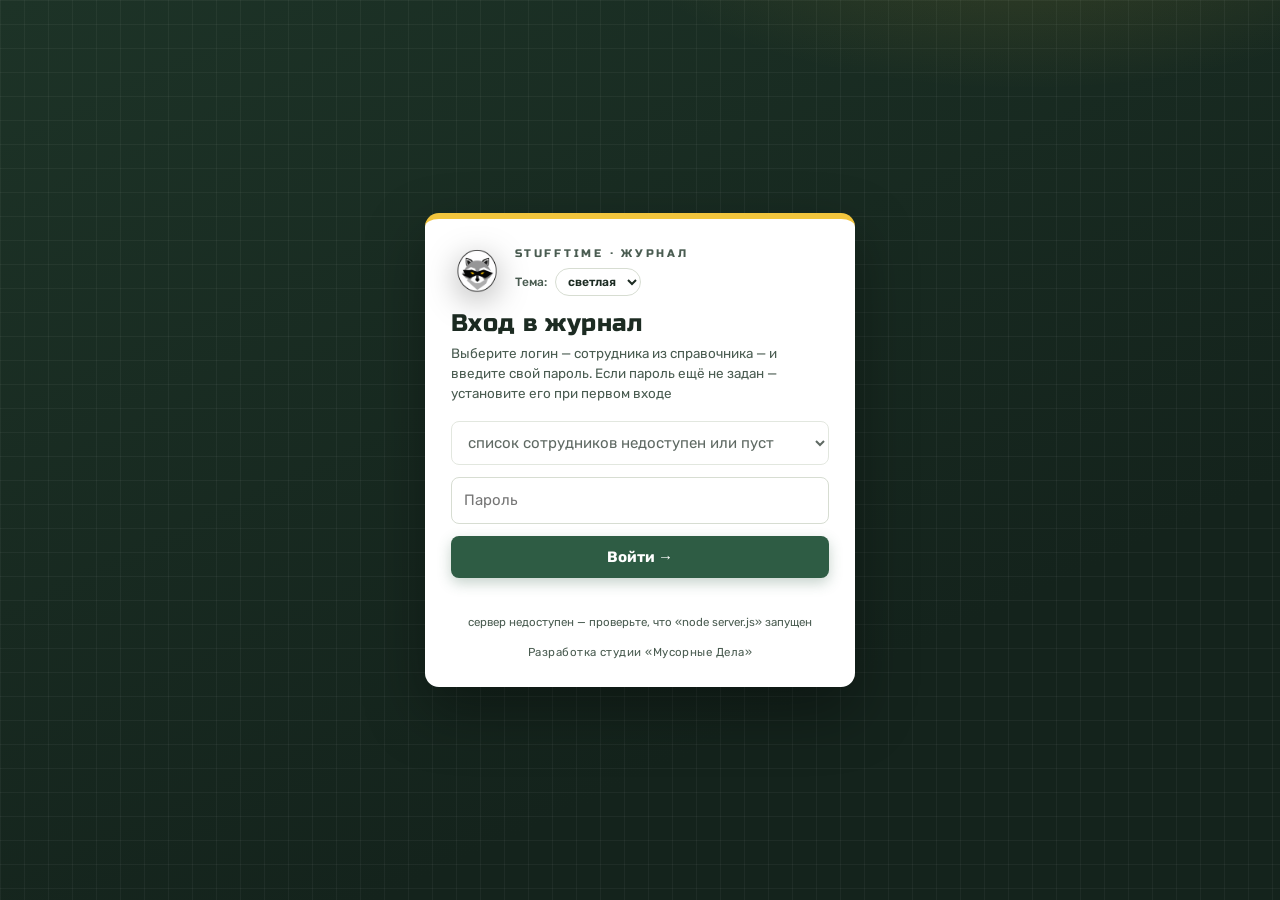
==== public/index.html @ 964386a0 "First Add" ====
<!DOCTYPE html>
<html lang="ru">
<head>
<meta charset="UTF-8">
<meta name="viewport" content="width=device-width, initial-scale=1">
<title>Stufftime — Журнал</title>
<link rel="icon" href="logo.png">
<link rel="preconnect" href="https://fonts.googleapis.com">
<link rel="preconnect" href="https://fonts.gstatic.com" crossorigin>
<link href="https://fonts.googleapis.com/css2?family=JetBrains+Mono:wght@500;700&family=Rubik:wght@400;500;600;700&family=Russo+One&display=swap" rel="stylesheet">
<script>
/* применяем сохранённую тему до первой отрисовки — чтобы интерфейс не «мигал» при загрузке */
(function(){try{var t=localStorage.getItem('stufftime_theme');if(t)document.documentElement.setAttribute('data-theme',t);}catch(e){}})();
</script>
<link rel="stylesheet" href="style.css">
</head>
<body>
<div class="paper-grid" aria-hidden="true"></div>

<div id="loginView">
  <div class="login-card">
    <div class="login-top">
      <img class="login-logo" src="logo.png" alt="Логотип Stufftime">
      <div class="login-top-text">
        <div class="login-brand">STUFFTIME · ЖУРНАЛ</div>
        <label class="theme-label">Тема: <select class="theme-sel" title="Тема интерфейса: светлая / серая / тёмная">
          <option value="light">светлая</option>
          <option value="gray">серая</option>
          <option value="dark">тёмная</option>
        </select></label>
      </div>
    </div>
    <h1 class="login-title">Вход в журнал</h1>
    <p class="login-sub">Выберите логин — сотрудника из справочника — и введите свой пароль. Если пароль ещё не задан — установите его при первом входе</p>
    <div class="login-emprow">
      <select id="loginEmp" title="Логин (сотрудник из справочника)">
        <option value="">— выберите сотрудника —</option>
      </select>
      <img id="loginAvatar" class="login-avatar" alt="" hidden>
    </div>
    <input id="loginPass" type="password" placeholder="Пароль" autocomplete="current-password" maxlength="64">
    <button class="btn btn-add" id="loginBtn" type="button">Войти →</button>
    <div class="login-err" id="loginErr"></div>
    <div class="login-net" id="loginNet">подключение к серверу…</div>
    <div class="login-credit">Разработка студии «Мусорные Дела»</div>
  </div>
</div>

<div id="appView" hidden>
<header class="cover">
  <div class="cover-inner">
    <div class="cover-left">
      <img class="logo" src="logo.png" alt="Логотип Stufftime">
      <div class="cover-text">
        <div class="cover-kicker">производственный журнал · рег. № 001</div>
        <h1>ЖУРНАЛ</h1>
        <div class="cover-sub">Stufftime · задачи сотрудников по датам и часам</div>
      </div>
    </div>
    <div class="stamp" title="система в работе">
      <span class="stamp-line">СТУФТТАЙМ</span>
      <span class="stamp-line stamp-big">ПРИНЯТО К УЧЁТУ</span>
      <span class="stamp-line" id="stampDate">—</span>
    </div>
    <div class="cover-right">
      <div class="clock" id="clock">--:--:--</div>
      <div class="clock-date" id="clockDate">—</div>
      <div class="chip" role="status"><span class="dot" id="netDot"></span><span id="netText">подключение…</span></div>
      <div class="userbar"><img id="meAvatar" class="me-avatar" alt="" hidden><span class="me">вход: <b id="meName">—</b></span><button class="btn-logout" id="logoutBtn" type="button">Выйти</button></div>
      <label class="theme-label">Тема: <select id="themeSel" class="theme-sel" title="Тема интерфейса: светлая / серая / тёмная">
        <option value="light">светлая</option>
        <option value="gray">серая</option>
        <option value="dark">тёмная</option>
      </select></label>
    </div>
  </div>
</header>

<div id="offline">⚠ Нет соединения с сервером. Убедитесь, что <b>node server.js</b> запущен в папке stufftime и порт <b>8080</b> свободен — статус проверяется автоматически.</div>

<div class="app-shell">
  <nav class="sidebar" id="sidebar" hidden aria-label="Разделы (администратор)">
    <div class="sidebar-brand">STUFFTIME</div>
    <button class="side-btn active" type="button" data-page="tasks"><span class="side-ico" aria-hidden="true">🗒</span><span>Задачи</span></button>
    <button class="side-btn" type="button" data-page="employees"><span class="side-ico" aria-hidden="true">👥</span><span>Сотрудники</span></button>
    <button class="side-btn" type="button" data-page="projects"><span class="side-ico" aria-hidden="true">📁</span><span>Проекты</span></button>
    <div class="sidebar-foot">
      <span class="sb-user"><img id="sbAvatar" class="me-avatar" alt="" hidden><b id="sbName">—</b></span>
      <span class="sb-role" id="sbRole">—</span>
    </div>
  </nav>

  <main>
    <section id="pageTasks" class="page">
      <section class="stamps" id="stamps" aria-label="Сводка"></section>

      <section class="panel" aria-label="Задачи">
        <div class="panel-head">
          <h2>Задачи</h2>
          <div class="filters">
            <input id="fText" placeholder="поиск: задача, комментарий…" autocomplete="off">
            <select id="fEmp" title="Фильтр по сотруднику"><option value="">все сотрудники</option></select>
            <label class="onlymine" title="Показывать только записи текущего пользователя"><input type="checkbox" id="fMine"> только мои</label>
          </div>
        </div>
        <div class="week-nav" role="group" aria-label="Навигация по неделям">
          <button class="week-btn" id="weekPrevBtn" type="button" title="Предыдущая неделя (понедельник — воскресенье)">← Назад</button>
          <span class="week-range" id="weekRange" aria-live="polite">—</span>
          <button class="week-btn" id="weekNextBtn" type="button" title="Следующая неделя (на будущие недели переход недоступен)">Вперёд →</button>
        </div>
        <div class="table-wrap">
          <table class="ledger">
            <thead>
              <tr>
                <th class="w-date">Дата</th>
                <th class="w-emp">Сотрудник</th>
                <th class="w-task">Задача</th>
                <th class="w-hours">Часы</th>
                <th class="w-com">Комментарий</th>
                <th class="w-ops"></th>
              </tr>
            </thead>
            <tbody id="rows"></tbody>
          </table>
        </div>
        <div class="ledger-foot">
          <span id="rowsInfo"></span>
          <button class="btn btn-add" id="addBtn">+ Добавить строку</button>
        </div>
      </section>
    </section>

    <section id="pageEmployees" class="page" hidden>
      <section class="panel emp-page" aria-label="Справочник сотрудников">
        <h2>Справочник сотрудников</h2>
        <form id="empForm" autocomplete="off">
          <input id="eName" placeholder="Фамилия Имя" maxlength="60" required>
          <input id="eRole" placeholder="Должность" maxlength="40">
          <select id="eAccess" title="Роль доступа">
            <option value="executor">исполнитель — видит только свои записи</option>
            <option value="admin">администратор — видит всё и управляет справочником</option>
          </select>
          <div class="avatar-row" title="Аватар — готовая картинка из папки public/avatars">
            <select id="eAvatar" title="Аватар (выберите из готового списка)">
              <option value="">без аватара (инициалы)</option>
            </select>
            <img id="eAvatarPrev" class="avatar-prev" alt="" hidden>
          </div>
          <div class="row2">
            <input id="ePass" type="password" placeholder="Пароль (не менее 4 символов)" maxlength="64" autocomplete="new-password">
            <button class="btn btn-add" type="submit" style="white-space:nowrap">Внести</button>
          </div>
        </form>
        <ul class="emp-list" id="empList"></ul>
      </section>
    </section>

    <section id="pageProjects" class="page" hidden>
      <section class="panel" aria-label="Справочник проектов">
        <div class="panel-head">
          <h2>Проекты</h2>
          <span class="panel-note">справочник задач для журнала · номер присваивается автоматически (первый свободный) · наименование — уникальное для таблицы</span>
        </div>
        <div class="table-wrap">
          <table class="ledger projects-tbl">
            <thead>
              <tr>
                <th class="w-num">Номер</th>
                <th class="w-name">Наименование</th>
                <th class="w-com">Комментарий</th>
                <th class="w-ops"></th>
              </tr>
            </thead>
            <tbody id="projRows"></tbody>
          </table>
        </div>
        <div class="ledger-foot">
          <span id="projInfo"></span>
          <button class="btn btn-add" id="projAddBtn" type="button">+ Добавить проект</button>
        </div>
      </section>
    </section>

    <footer>
      <div><b>Архитектура.</b> Браузер (HTML + JS, fetch) общается с сервером по REST API; данные — на сервере: журнал и сессии в <code>data/stufftime.json</code>, справочник сотрудников — в <code>data/employees.json</code>, проекты — в <code>data/projects.json</code>, готовые аватарки — в <code>public/avatars</code>. Один сервер — сколько угодно клиентов: откройте <code>http://&lt;IP-сервера&gt;:8080</code> с любой машины в сети. Записи хранят «фотографию» имени сотрудника, поэтому история не теряется даже при удалении человека из справочника.</div>
      <ul class="api-ref">
        <li><span class="m get">GET</span> /api/employees — справочник сотрудников</li>
        <li><span class="m get">GET</span> /api/avatars — готовые аватарки (public/avatars)</li>
        <li><span class="m post">POST</span> /api/employees — внести сотрудника</li>
        <li><span class="m put">PUT</span> /api/employees/:id — отредактировать</li>
        <li><span class="m del">DEL</span> /api/employees/:id — удалить</li>
        <li><span class="m get">GET</span> /api/projects — проекты (список — всем; управление — администратор)</li>
        <li><span class="m post">POST</span> /api/projects — новый проект</li>
        <li><span class="m put">PUT</span> /api/projects/:id — отредактировать проект</li>
        <li><span class="m del">DEL</span> /api/projects/:id — удалить проект</li>
        <li><span class="m get">GET</span> /api/entries — записи журнала</li>
        <li><span class="m post">POST</span> /api/entries — новая запись</li>
        <li><span class="m put">PUT</span> /api/entries/:id — корректировка</li>
        <li><span class="m del">DEL</span> /api/entries/:id — удалить запись</li>
        <li><span class="m get">GET</span> /api/stats — сводка · /api/health — статус</li>
      </ul>
      <div class="credit">Разработка студии «Мусорные Дела»</div>
    </footer>
  </main>
</div>
</div>

<div id="toasts" aria-live="polite"></div>

<script>
'use strict';
const $ = s => document.querySelector(s);
const esc = s => String(s ?? '').replace(/[&<>"']/g, c => ({'&':'&amp;','<':'&lt;','>':'&gt;','"':'&quot;',"'":'&#39;'}[c]));

/* сессия: токен держим в sessionStorage (исчезает при закрытии вкладки) */
const TOKEN_KEY = 'stufftime_token';
const getToken = () => { try { return sessionStorage.getItem(TOKEN_KEY); } catch { return null; } };
const setToken = t => { try { t ? sessionStorage.setItem(TOKEN_KEY, t) : sessionStorage.removeItem(TOKEN_KEY); } catch {} };

const AV = ['#2e5c44','#8a5a00','#5b3a8e','#a03a2c','#1d5b8e','#7a3b5e'];
const colorFor = n => { let h = 0; for (const c of String(n)) h = (h * 31 + c.charCodeAt(0)) >>> 0; return AV[h % AV.length]; };
const dateColor = d => { let h = 0; for (const c of String(d)) h = (h * 33 + c.charCodeAt(0)) >>> 0; return h % 6; };
const initials = n => String(n).trim().split(/\s+/).slice(0,2).map(w => w[0].toUpperCase()).join('') || '?';
const fmtDate = d => { const [a,b,c] = String(d).split('-'); return `${c}.${b}.${a}`; };
const fmtH = x => String(Math.round(x * 100) / 100).replace('.', ',');
const isoLocalDate = d => { const p = n => String(n).padStart(2,'0'); return `${d.getFullYear()}-${p(d.getMonth()+1)}-${p(d.getDate())}`; };
const todayISO = () => isoLocalDate(new Date());

async function api(path, opts = {}) {
  let res;
  try {
    const headers = { 'Content-Type': 'application/json' };
    const t = getToken();
    if (t) headers.Authorization = 'Bearer ' + t;
    res = await fetch(path, {
      method: opts.method || 'GET',
      headers,
      body: opts.body !== undefined ? JSON.stringify(opts.body) : undefined,
    });
  } catch { throw new Error('Нет соединения с сервером'); }
  let data = {};
  try { data = await res.json(); } catch {}
  if (!res.ok) {
    if (res.status === 401 && path !== '/api/login') {
      setToken(null); me = null; weekOffset = 0; showLogin();
      throw new Error(data.error || 'Сессия истекла — войдите снова');
    }
    throw new Error(data.error || `Ошибка сервера: ${res.status}`);
  }
  return data;
}

let employees = [], entries = [], stats = null, projects = [];
let me = null;                 // текущий пользователь (после входа)
const isAdmin = () => !!(me && me.accessRole === 'admin');
let draft = null;          // новая строка, ещё не сохранённая
let editingId = null;      // id записи, которую правят
let empEditingId = null;   // id сотрудника, которого правят
let projDraft = null;      // новая строка проекта, ещё не сохранённая
let projDraftNum = null;   // превью номера для новой строки (финальный номер присваивает сервер)
let projEditingId = null;  // id проекта, который правят
let taskDrop = null;       // открытый выпадающий список задач (выбор из справочника «Проекты»)
const filters = { q: '', emp: '', mine: false };
let weekOffset = 0; // 0 — текущая неделя; −1, −2, … — прошедшие (будущие недели не открываются)

/* ---------- рендер журнала ---------- */
function empOptions(selectedId) {
  return employees.map(e => `<option value="${e.id}" ${e.id === selectedId ? 'selected' : ''}>${esc(e.name)}</option>`).join('');
}

/* справочник проектов: номер (авто, первый свободный), наименование (уникальное), комментарий */
function nextProjNum(list) {
  const used = new Set(list.map(x => Number(x.num)).filter(n => Number.isInteger(n) && n > 0));
  let n = 1;
  while (used.has(n)) n += 1;
  return n;
}
function projectByName(name) {
  const n = String(name || '').trim().toLowerCase();
  return projects.find(x => String(x.name || '').trim().toLowerCase() === n) || null;
}
function projRowHTML(p, editable) {
  if (editable) {
    return `<tr class="row editing" data-id="${p.id || 'new'}">
      <td class="c-num"><span class="num-badge">${Number(p.num) || '·'}</span></td>
      <td><input type="text" data-pf="name" value="${esc(p.name)}" placeholder="основное название проекта" maxlength="80"></td>
      <td><input type="text" data-pf="comment" value="${esc(p.comment)}" placeholder="дополнительная информация (необязательно)" maxlength="300"></td>
      <td class="ops">
        <button class="op op-save" data-pop="save" title="Сохранить проект">✓</button>
        ${p.id ? `<button class="op" data-pop="cancel" title="Отменить правки">↩</button>`
               : `<button class="op op-del" data-pop="discard" title="Сбросить строку">✕</button>`}
      </td>
    </tr>`;
  }
  return `<tr class="row" data-id="${p.id}">
    <td class="c-num"><span class="num-badge">${Number(p.num) || '·'}</span></td>
    <td class="p-name">${esc(p.name)}</td>
    <td class="com">${esc(p.comment) || '—'}</td>
    <td class="ops">
      <button class="op" data-pop="edit" data-id="${p.id}" title="Редактировать">✎</button>
      <button class="op op-del" data-pop="del" data-id="${p.id}" title="Удалить">✕</button>
    </td>
  </tr>`;
}
function renderProjects() {
  /* сервер хранит комментарий как description — приводим к единому полю */
  const list = [...projects].map(p => ({ ...p, comment: p.description || '' })).sort((a, b) =>
    (Number(a.num) || 0) - (Number(b.num) || 0) || String(a.name || '').localeCompare(String(b.name || ''), 'ru'));
  let html = '';
  if (projDraft) html += projRowHTML({ name: projDraft.name, comment: projDraft.comment, num: projDraftNum }, true);
  for (const p of list) html += projRowHTML(p, projEditingId === p.id);
  $('#projRows').innerHTML = html ||
    `<tr><td colspan="4"><div class="empty">Справочник «Проекты» пуст — нажмите «+ Добавить проект». Из этого справочника выбирается задача в журнале.</div></td></tr>`;
  $('#projInfo').textContent = `проектов: ${list.length}${projDraft ? ' + новая строка' : ''} · номер присваивается автоматически (первый свободный)`;
}

function rowHTML(v, editable) {
  if (editable) {
    return `<tr class="row editing d${dateColor(v.date)}" data-id="${v.id || 'new'}">
      <td><input type="date" data-f="date" value="${esc(v.date)}"></td>
      <td><select data-f="employeeId" ${isAdmin() ? '' : 'disabled'} title="${isAdmin() ? '' : 'исполнитель вносит запись только за себя'}">${empOptions(v.employeeId)}</select></td>
      <td>
        <div class="task-picker">
          <input type="text" data-f="task" value="${esc(v.task)}" placeholder="выберите проект из справочника…" autocomplete="off" maxlength="300"
                 title="Задача выбирается только из справочника «Проекты» — начните вводить для поиска">
          <button type="button" class="task-caret" tabindex="-1" aria-label="выбрать проект из справочника «Проекты»">▾</button>
          <div class="task-drop" hidden>
            <div class="task-drop-head">Справочник «Проекты»</div>
            <div class="task-drop-list"></div>
          </div>
        </div>
      </td>
      <td><input type="number" data-f="hours" value="${esc(v.hours)}" min="0.25" step="0.25" max="24"></td>
      <td><input type="text" data-f="comment" value="${esc(v.comment)}" placeholder="необязательно" maxlength="300"></td>
      <td class="ops">
        <button class="op op-save" data-op="save" title="Сохранить запись">✓</button>
        ${v.id ? `<button class="op" data-op="cancel" title="Отменить правки">↩</button>`
               : `<button class="op op-del" data-op="discard" title="Сбросить строку">✕</button>`}
      </td>
    </tr>`;
  }
  const role = (employees.find(e => e.id === v.employeeId) || {}).role || '';
  return `<tr class="row d${dateColor(v.date)}" data-id="${v.id}">
    <td class="c-date">${fmtDate(v.date)}</td>
    <td>${esc(v.employeeName)}${role ? `<span class="emp-role-tag">${esc(role)}</span>` : ''}</td>
    <td>${esc(v.task)}</td>
    <td><span class="hours">${fmtH(v.hours)} ч</span></td>
    <td class="com">${esc(v.comment) || '—'}</td>
    <td class="ops">
      <button class="op" data-op="edit" data-id="${v.id}" title="Исправить">✎</button>
      <button class="op op-del" data-op="del" data-id="${v.id}" title="Удалить">✕</button>
    </td>
  </tr>`;
}

/* ---------- навигация по неделям: неделя = понедельник — воскресенье ----------
   weekOffset: 0 — текущая неделя; −1, −2, … — прошедшие недели.
   На будущие недели переходить нельзя: на текущей неделе кнопка «Вперёд» неактивна. */
function weekBounds(offset) {
  const now = new Date();
  const mon = new Date(now.getFullYear(), now.getMonth(), now.getDate());
  mon.setDate(mon.getDate() - ((mon.getDay() + 6) % 7) + offset * 7); /* понедельник недели */
  const sun = new Date(mon); sun.setDate(mon.getDate() + 6);
  return { from: isoLocalDate(mon), to: isoLocalDate(sun) };
}
function renderWeekNav() {
  const { from, to } = weekBounds(weekOffset);
  $('#weekRange').textContent = `${fmtDate(from)} — ${fmtDate(to)}${weekOffset === 0 ? ' · текущая' : ''}`;
  $('#weekNextBtn').disabled = weekOffset >= 0;
}

function renderRows() {
  closeTaskDrop();
  renderWeekNav();
  const q = filters.q.toLowerCase();
  const wb = weekBounds(weekOffset);
  /* записи выбранной недели (даты в формате ГГГГ-ММ-ДД — работает строчное сравнение) */
  const inWeek = entries.filter(e => e.date >= wb.from && e.date <= wb.to);
  const list = inWeek.filter(e => {
    if (filters.mine && me && e.employeeId !== me.id) return false;
    if (filters.emp && e.employeeId !== filters.emp) return false;
    if (q && !(e.task + ' ' + e.employeeName + ' ' + (e.comment || '')).toLowerCase().includes(q)) return false;
    return true;
  });
  let html = '';
  if (draft) html += rowHTML(draft, true);
  for (const e of list) html += rowHTML(e, editingId === e.id);
  $('#rows').innerHTML = html ||
    `<tr><td colspan="6"><div class="empty">${filters.q || filters.emp
      ? 'По заданному фильтру ничего не найдено.'
      : `Записей за неделю ${fmtDate(wb.from)} — ${fmtDate(wb.to)} пока нет.`} Нажмите «+ Добавить строку» — новая запись попадёт в журнал.</div></td></tr>`;
  $('#rowsInfo').textContent = `неделя ${fmtDate(wb.from)} — ${fmtDate(wb.to)}${weekOffset === 0 ? ' (текущая)' : ''} · показано: ${list.length} из ${inWeek.length}${draft ? ' + новая строка' : ''} · одинаковый цвет строк — одна дата · задача выбирается из справочника «Проекты»`;
}

/* ---------- рендер справочника ---------- */
function renderEmps() {
  const ul = $('#empList');
  if (!employees.length) {
    ul.innerHTML = '<li class="empty">Справочник пуст — внесите первого сотрудника.</li>';
  } else {
    ul.innerHTML = employees.map((e, i) => {
      const count = entries.filter(x => x.employeeId === e.id).length;
      if (empEditingId === e.id) {
        return `<li class="emp editing" data-id="${e.id}" style="animation-delay:${i*40}ms">
          <input data-ef="name" value="${esc(e.name)}" placeholder="Фамилия Имя" maxlength="60">
          <input data-ef="role" value="${esc(e.role)}" placeholder="Должность" maxlength="40">
          <select data-ef="accessRole" title="Роль доступа">
            <option value="executor" ${e.accessRole !== 'admin' ? 'selected' : ''}>исполнитель</option>
            <option value="admin" ${e.accessRole === 'admin' ? 'selected' : ''}>администратор</option>
          </select>
          <select data-ef="avatar" title="Аватар (из готового списка)">
            <option value="">без аватара (инициалы)</option>
            ${avatarList.map(a => `<option value="${esc(a)}" ${a === e.avatar ? 'selected' : ''}>${esc(a)}</option>`).join('')}
          </select>
          <input data-ef="password" type="password" value="" placeholder="${e.hasPassword ? 'новый пароль (пусто — не менять)' : 'пароль (не менее 4)'}" maxlength="64" autocomplete="new-password">
          <span class="ops">
            <button class="op op-save" data-eop="save" data-id="${e.id}" title="Сохранить">✓</button>
            <button class="op" data-eop="cancel" data-id="${e.id}" title="Отменить">↩</button>
          </span>
        </li>`;
      }
      const avHtml = e.avatar
        ? '<img class="avatar-img" src="avatars/' + encodeURIComponent(e.avatar) + '" alt="">'
        : '<span class="avatar" style="--av:' + colorFor(e.name) + '">' + initials(e.name) + '</span>';
      return `<li class="emp" data-id="${e.id}" style="animation-delay:${i*40}ms">
        ${avHtml}
        <span class="emp-info"><b>${esc(e.name)}</b><small>${esc(e.role) || 'без должности'} · записей: ${count}</small><small class="pass ${e.hasPassword ? 'on' : 'off'}">${e.hasPassword ? '🔒 пароль задан' : '○ без пароля'}</small><small class="arole ${e.accessRole === 'admin' ? 'arole-admin' : 'arole-exec'}">${e.accessRole === 'admin' ? '★ администратор' : 'исполнитель'}</small></span>
        <span class="ops">
          <button class="op" data-eop="edit" data-id="${e.id}" title="Редактировать">✎</button>
          <button class="op op-del" data-eop="del" data-id="${e.id}" title="Удалить">✕</button>
        </span>
      </li>`;
    }).join('');
  }
  const sel = $('#fEmp'); const cur = sel.value;
  sel.innerHTML = '<option value="">все сотрудники</option>' +
    employees.map(e => `<option value="${e.id}">${esc(e.name)}</option>`).join('');
  if (employees.some(e => e.id === cur)) sel.value = cur;
}

/* ---------- готовые аватарки (public/avatars) ---------- */
let avatarList = [];
async function loadAvatars() {
  let list = [];
  try { const r = await api('/api/avatars'); list = r.avatars || []; } catch { list = []; }
  avatarList = list;
  const sel = $('#eAvatar');
  sel.innerHTML = '<option value="">без аватара (инициалы)</option>' +
    list.map(a => `<option value="${esc(a)}">${esc(a)}</option>`).join('');
  setAvatarPrev(sel);
}
function setAvatarPrev(selEl) {
  const img = $('#eAvatarPrev');
  const v = selEl.value;
  if (v) { img.src = 'avatars/' + encodeURIComponent(v); img.hidden = false; }
  else { img.removeAttribute('src'); img.hidden = true; }
}
$('#eAvatar').addEventListener('change', e => setAvatarPrev(e.target));

/* ---------- сводка ---------- */
function renderStats() {
  if (!stats) return;
  $('#stamps').innerHTML = `
    <div class="stamp-card"><small>записей в журнале</small><b>${stats.entries}</b></div>
    <div class="stamp-card"><small>часов сегодня</small><b>${fmtH(stats.hoursToday)}</b></div>
    <div class="stamp-card"><small>часов в этом месяце</small><b>${fmtH(stats.hoursMonth)}</b></div>
    <div class="stamp-card"><small>сотрудников в справочнике</small><b>${stats.employees}</b></div>`;
}

function renderAll() { renderRows(); renderEmps(); renderProjects(); renderStats(); }

async function load() {
  const [e, en, s, pr] = await Promise.all([api('/api/employees'), api('/api/entries'), api('/api/stats'), api('/api/projects')]);
  employees = e; entries = en.entries; stats = s; projects = pr.projects || [];
  if (draft && !employees.some(x => x.id === draft.employeeId))
    draft.employeeId = employees[0] ? employees[0].id : '';
  renderAll();
}

/* ---------- события: журнал ---------- */
$('#addBtn').addEventListener('click', () => {
  if (!employees.length) { toast('Нет доступного сотрудника для записи', 'err'); return; }
  if (!projects.length && !draft) toast('Задача выбирается только из справочника «Проекты» — сначала внесите проект', 'err');
  if (draft) { const t = document.querySelector('.row.editing [data-f=task]'); if (t) t.focus(); return; }
  /* исполнитель фиксирует работу только за себя; администратор — за кого угодно */
  const empId = isAdmin() ? employees[0].id : (me ? me.id : employees[0].id);
  /* дата новой записи: текущая неделя — сегодня, прошедшая — понедельник этой недели */
  const draftDate = weekOffset === 0 ? todayISO() : weekBounds(weekOffset).from;
  draft = { id: null, date: draftDate, employeeId: empId, task: '', hours: 8, comment: '' };
  renderRows();
  const t = document.querySelector('.row.editing [data-f=task]'); if (t) t.focus();
});

async function saveRow(tr, btn) {
  const g = f => tr.querySelector(`[data-f=${f}`);
  const v = {
    id: tr.dataset.id && tr.dataset.id !== 'new' ? tr.dataset.id : null,
    date: g('date').value,
    employeeId: g('employeeId').value,
    task: g('task').value.trim(),
    hours: Number(String(g('hours').value).replace(',', '.')),
    comment: g('comment').value.trim(),
  };
  if (!v.date) return toast('Выберите дату из календаря', 'err');
  if (!v.employeeId) return toast('Выберите сотрудника из справочника', 'err');
  if (!v.task) return toast('Выберите задачу из справочника «Проекты»', 'err');
  if (!projectByName(v.task)) return toast('Задачу можно выбрать только из справочника «Проекты» — ручной ввод отключён', 'err');
  if (!(v.hours > 0)) return toast('Укажите количество часов (больше нуля)', 'err');
  if (v.hours > 24) return toast('Не более 24 часов за день', 'err');
  try {
    const saved = await api(v.id ? '/api/entries/' + v.id : '/api/entries', { method: v.id ? 'PUT' : 'POST', body: v });
    const wasEdit = !!v.id;
    draft = null; editingId = null;
    await load();
    const rowEl = document.querySelector(`#rows tr[data-id="${saved.id}"]`);
    if (rowEl) rowEl.classList.add('flash');
    toast(wasEdit ? 'Значения исправлены' : 'Запись внесена в журнал', 'ok');
  } catch (e) {
    toast(e.message, 'err');
    if (btn) btn.disabled = false;
  }
}

$('#rows').addEventListener('click', async ev => {
  const btn = ev.target.closest('button'); if (!btn) return;
  const tr = btn.closest('tr'); const op = btn.dataset.op;

  if (op === 'save') { btn.disabled = true; await saveRow(tr, btn); return; }
  if (op === 'discard') { draft = null; renderRows(); return; }
  if (op === 'cancel') { editingId = null; renderRows(); return; }
  if (op === 'edit') {
    editingId = btn.dataset.id; renderRows();
    const t = document.querySelector(`#rows tr[data-id="${btn.dataset.id}"] [data-f=task]`);
    if (t) { t.focus(); t.select(); }
    return;
  }
  if (op === 'del') {
    const id = btn.dataset.id;
    if (!btn.classList.contains('armed')) {
      btn.classList.add('armed'); btn.textContent = 'точно?';
      btn._t = setTimeout(() => { btn.classList.remove('armed'); btn.textContent = '✕'; }, 2600);
      return;
    }
    clearTimeout(btn._t);
    try { await api('/api/entries/' + id, { method: 'DELETE' }); toast('Запись удалена из журнала', 'ok'); await load(); }
    catch (e) { toast(e.message, 'err'); }
  }
});

/* клавиатура: Enter в строке = сохранить; выбор задачи — стрелки, Enter, Esc */
$('#rows').addEventListener('keydown', ev => {
  const el = ev.target;
  if (el.tagName !== 'INPUT') return;
  if (el.matches('[data-f=task]')) {
    if (ev.key === 'ArrowDown' || ev.key === 'ArrowUp') {
      if (taskDrop && taskDrop.items.length) {
        ev.preventDefault();
        const n = taskDrop.items.length;
        taskDrop.idx = (taskDrop.idx + (ev.key === 'ArrowDown' ? 1 : -1) + n) % n;
        taskDrop.listEl.querySelectorAll('.task-item').forEach((x, k) => x.classList.toggle('cur', k === taskDrop.idx));
        const cur = taskDrop.listEl.children[taskDrop.idx];
        if (cur) cur.scrollIntoView({ block: 'nearest' });
      }
      return;
    }
    if (ev.key === 'Escape') { closeTaskDrop(); return; }
    if (ev.key === 'Enter' && taskDrop) {
      ev.preventDefault();
      const it = taskDrop.items[taskDrop.idx];
      if (it) selectTask(taskDrop.input, it.name);
      else closeTaskDrop();
      return;
    }
  }
  if (ev.key !== 'Enter') return;
  const tr = el.closest('tr.editing');
  if (!tr) return;
  ev.preventDefault();
  const b = tr.querySelector('[data-op=save]'); if (b) b.click();
});

/* ---------- выбор задачи: только из справочника «Проекты», с поиском ---------- */
function closeTaskDrop() {
  if (taskDrop) taskDrop.listEl.querySelectorAll('.task-item.cur').forEach(x => x.classList.remove('cur'));
  document.querySelectorAll('.task-drop').forEach(d => { d.hidden = true; });
  taskDrop = null;
}
function renderTaskDrop(input) {
  const picker = input.closest('.task-picker');
  if (!picker) return;
  const drop = picker.querySelector('.task-drop');
  const head = drop.querySelector('.task-drop-head');
  const listEl = drop.querySelector('.task-drop-list');
  const q = input.value.trim().toLowerCase();
  const items = [...projects]
    .sort((a, b) => (Number(a.num) || 0) - (Number(b.num) || 0) || String(a.name || '').localeCompare(String(b.name || ''), 'ru'))
    .filter(p => !q || String(p.name).toLowerCase().includes(q) || String(p.num).includes(q));
  head.textContent = q
    ? `поиск: «${input.value.trim()}» — найдено: ${items.length} из ${projects.length}`
    : `справочник «Проекты» · проектов: ${projects.length} — начните вводить для поиска`;
  if (!projects.length) {
    listEl.innerHTML = '<div class="task-none">В справочнике «Проекты» нет ни одного проекта — проект вносит администратор на странице «Проекты».</div>';
  } else if (!items.length) {
    listEl.innerHTML = '<div class="task-none">Ничего не найдено — уточните текст (наименование или номер проекта).</div>';
  } else {
    listEl.innerHTML = items.map((p, i) =>
      `<div class="task-item${i === 0 ? ' cur' : ''}" data-task-name="${esc(p.name)}"><span class="task-num">${Number(p.num) || '·'}</span><span class="task-name">${esc(p.name)}</span></div>`
    ).join('');
  }
  drop.hidden = false;
  taskDrop = { input, listEl, idx: 0, items };
}
function selectTask(input, name) {
  input.value = name;
  input.dataset.sel = name;
  closeTaskDrop();
}

$('#rows').addEventListener('focusin', ev => {
  if (ev.target.matches && ev.target.matches('[data-f=task]')) {
    closeTaskDrop();
    renderTaskDrop(ev.target);
  }
});
$('#rows').addEventListener('input', ev => {
  if (ev.target.matches && ev.target.matches('[data-f=task]') && taskDrop) renderTaskDrop(taskDrop.input);
});
$('#rows').addEventListener('focusout', ev => {
  const el = ev.target;
  if (!(el.matches && el.matches('[data-f=task]'))) return;
  /* небольшая задержка — вдруг пользователь кликнул по пункту списка */
  setTimeout(() => {
    if (!document.body.contains(el)) return;
    if (taskDrop && taskDrop.input === el) return; /* список ещё открыт (клик по ▾) — не трогаем текст поиска */
    const val = String(el.value || '').trim();
    if (val && projectByName(val)) { el.dataset.sel = val; return; }
    if (!val) { el.dataset.sel = ''; return; }
    el.value = el.dataset.sel || ''; /* свободный текст не допускается — возвращаем последний выбранный проект */
  }, 150);
});
$('#rows').addEventListener('click', ev => {
  const item = ev.target.closest('.task-item');
  if (item) {
    const input = item.closest('.task-picker').querySelector('[data-f=task]');
    selectTask(input, item.dataset.taskName);
    input.focus();
    return;
  }
  const caret = ev.target.closest('.task-caret');
  if (caret) {
    ev.preventDefault();
    const input = caret.closest('.task-picker').querySelector('[data-f=task]');
    closeTaskDrop();
    renderTaskDrop(input);
  }
});
document.addEventListener('click', ev => {
  if (taskDrop && !ev.target.closest('.task-picker')) closeTaskDrop();
});

/* фильтры */
$('#fText').addEventListener('input', e => { filters.q = e.target.value.trim(); renderRows(); });
$('#fEmp').addEventListener('change', e => { filters.emp = e.target.value; renderRows(); });

/* навигация по неделям (кнопки над таблицей) */
$('#weekPrevBtn').addEventListener('click', () => {
  weekOffset -= 1;
  draft = null; editingId = null; /* незавершённая новая строка не «перескакивает» между неделями */
  renderRows();
});
$('#weekNextBtn').addEventListener('click', () => {
  if (weekOffset >= 0) return; /* на будущую неделю переходить нельзя — кнопка неактивна */
  weekOffset += 1;
  draft = null; editingId = null;
  renderRows();
});

/* ---------- события: справочник ---------- */
$('#empForm').addEventListener('submit', async ev => {
  ev.preventDefault();
  const name = $('#eName').value.trim(), role = $('#eRole').value.trim(), password = $('#ePass').value;
  const accessRole = $('#eAccess') ? $('#eAccess').value : 'executor';
  const avatar = $('#eAvatar') ? $('#eAvatar').value : '';
  if (!name) return toast('Укажите фамилию и имя', 'err');
  if (password && password.length < 4) return toast('Пароль должен быть не короче 4 символов', 'err');
  try {
    await api('/api/employees', { method: 'POST', body: { name, role, password, accessRole, avatar } });
    ev.target.reset(); $('#eName').focus();
    toast(`${name} — внесён(а) в справочник`, 'ok');
    await load();
  } catch (e) { toast(e.message, 'err'); }
});

$('#empList').addEventListener('click', async ev => {
  const btn = ev.target.closest('button'); if (!btn) return;
  const op = btn.dataset.eop, id = btn.dataset.id;

  if (op === 'edit') {
    empEditingId = id; renderEmps();
    const n = document.querySelector('#empList [data-ef=name]'); if (n) n.focus();
    return;
  }
  if (op === 'cancel') { empEditingId = null; renderEmps(); return; }

  if (op === 'save') {
    const li = btn.closest('li');
    const name = li.querySelector('[data-ef=name]').value.trim();
    const role = li.querySelector('[data-ef=role]').value.trim();
    const accessRole = (li.querySelector('[data-ef=accessRole]') || {}).value || 'executor';
    const password = li.querySelector('[data-ef=password]').value;
    const avatar = (li.querySelector('[data-ef=avatar]') || {}).value || '';
    if (!name) return toast('Укажите фамилию и имя', 'err');
    if (password && password.length < 4) return toast('Пароль должен быть не короче 4 символов', 'err');
    const body = { name, role, accessRole, avatar };
    if (password) body.password = password; /* пустой — оставить прежний (empty — keep the previous one) */
    try {
      await api('/api/employees/' + id, { method: 'PUT', body });
      empEditingId = null;
      toast('Справочник обновлён', 'ok');
      await load();
    } catch (e) { toast(e.message, 'err'); }
    return;
  }

  if (op === 'del') {
    if (!btn.classList.contains('armed')) {
      btn.classList.add('armed'); btn.textContent = 'точно?';
      btn._t = setTimeout(() => { btn.classList.remove('armed'); btn.textContent = '✕'; }, 2600);
      return;
    }
    clearTimeout(btn._t);
    try {
      await api('/api/employees/' + id, { method: 'DELETE' });
      toast('Сотрудник удалён из справочника; его записи в журнале сохранены', 'ok');
      await load();
    } catch (e) { toast(e.message, 'err'); }
  }
});

/* ---------- события: справочник «Проекты» ---------- */
$('#projAddBtn').addEventListener('click', () => {
  if (!isAdmin()) { toast('Справочник «Проекты» ведёт администратор', 'err'); return; }
  if (projDraft) {
    const n = document.querySelector('#projRows [data-pf=name]'); if (n) n.focus();
    return;
  }
  projDraftNum = nextProjNum(projects); /* превью; финальный номер присваивает сервер */
  projDraft = { name: '', comment: '' };
  renderProjects();
  const n = document.querySelector('#projRows [data-pf=name]'); if (n) n.focus();
});

$('#projRows').addEventListener('click', async ev => {
  const btn = ev.target.closest('button'); if (!btn) return;
  const op = btn.dataset.pop;

  if (op === 'discard') { projDraft = null; projDraftNum = null; renderProjects(); return; }
  if (op === 'cancel') { projEditingId = null; renderProjects(); return; }
  if (op === 'edit') {
    projEditingId = btn.dataset.id; renderProjects();
    const n = document.querySelector(`#projRows tr[data-id="${btn.dataset.id}"] [data-pf=name]`);
    if (n) { n.focus(); n.select(); }
    return;
  }
  if (op === 'save') {
    btn.disabled = true;
    const tr = btn.closest('tr');
    const name = tr.querySelector('[data-pf=name]').value.trim();
    const comment = tr.querySelector('[data-pf=comment]').value.trim();
    if (!name) { toast('Укажите наименование проекта', 'err'); btn.disabled = false; return; }
    const id = (tr.dataset.id && tr.dataset.id !== 'new') ? tr.dataset.id : null;
    try {
      const saved = id
        ? await api('/api/projects/' + id, { method: 'PUT', body: { name, description: comment } })
        : await api('/api/projects', { method: 'POST', body: { name, description: comment } });
      projDraft = null; projDraftNum = null; projEditingId = null;
      toast(id ? `Проект №${saved.num} обновлён` : `Проект №${saved.num} внесён в справочник`, 'ok');
      await load();
    } catch (e) {
      toast(e.message, 'err');
      btn.disabled = false;
    }
    return;
  }
  if (op === 'del') {
    const id = btn.dataset.id;
    if (!btn.classList.contains('armed')) {
      btn.classList.add('armed'); btn.textContent = 'точно?';
      btn._t = setTimeout(() => { btn.classList.remove('armed'); btn.textContent = '✕'; }, 2600);
      return;
    }
    clearTimeout(btn._t);
    try {
      await api('/api/projects/' + id, { method: 'DELETE' });
      toast('Проект удалён; записи журнала с этой задачей сохранены', 'ok');
      await load();
    } catch (e) { toast(e.message, 'err'); }
  }
});

/* Enter в редактируемой строке «Проекты» = сохранить */
$('#projRows').addEventListener('keydown', ev => {
  if (ev.key !== 'Enter' || ev.target.tagName !== 'INPUT') return;
  const tr = ev.target.closest('tr.editing');
  if (!tr) return;
  ev.preventDefault();
  const b = tr.querySelector('[data-pop=save]'); if (b) b.click();
});

/* ---------- часы и статус сервера ---------- */
function tick() {
  const now = new Date();
  const p = n => String(n).padStart(2, '0');
  $('#clock').textContent = `${p(now.getHours())}:${p(now.getMinutes())}:${p(now.getSeconds())}`;
  $('#clockDate').textContent = now.toLocaleDateString('ru-RU', { weekday: 'long', day: 'numeric', month: 'long', year: 'numeric' });
}
setInterval(tick, 1000); tick();
$('#stampDate').textContent = todayISO().split('-').reverse().join('.');

async function checkHealth() {
  let ok = false;
  try { const r = await fetch('/api/health', { cache: 'no-store' }); ok = r.ok; } catch {}
  $('#netDot').className = 'dot ' + (ok ? 'ok' : 'bad');
  $('#netText').textContent = ok ? 'сервер в сети' : 'сервер недоступен';
  $('#offline').classList.toggle('show', !ok);
  const ln = $('#loginNet');
  if (ln) ln.textContent = ok ? 'сервер в сети' : 'сервер недоступен — проверьте, что «node server.js» запущен';
}
setInterval(checkHealth, 10000); checkHealth();

/* ---------- тема интерфейса: светлая / серая / тёмная ---------- */
const THEME_KEY = 'stufftime_theme';
function currentTheme() {
  try { return document.documentElement.getAttribute('data-theme') || 'light'; } catch { return 'light'; }
}
function applyTheme(t) {
  if (t === 'light') document.documentElement.removeAttribute('data-theme');
  else document.documentElement.setAttribute('data-theme', t);
  try { localStorage.setItem(THEME_KEY, t); } catch {}
  document.querySelectorAll('.theme-sel').forEach(s => { if (s.value !== t) s.value = t; });
}
document.querySelectorAll('.theme-sel').forEach(s => s.addEventListener('change', e => applyTheme(e.target.value)));
applyTheme(currentTheme());

/* ---------- тосты ---------- */
function toast(msg, kind = 'ok') {
  const box = $('#toasts');
  const t = document.createElement('div');
  t.className = `toast ${kind === 'err' ? 'toast-err' : ''}`;
  t.textContent = msg;
  box.appendChild(t);
  while (box.children.length > 4) box.firstChild.remove();
  setTimeout(() => t.classList.add('out'), 2800);
  setTimeout(() => t.remove(), 3200);
}

/* ---------- вход / выход ---------- */
let loginEmps = [], loginEmpId = null;

function showLogin() {
  $('#loginView').hidden = false;
  $('#appView').hidden = true;
  renderLoginEmps();
}
function applyRoleUI() {
  const adm = isAdmin();
  /* боковая панель и раздел «Сотрудники» — только для администратора */
  const sidebar = $('#sidebar'); if (sidebar) sidebar.hidden = !adm;
  const onlymine = document.querySelector('.onlymine');
  if (onlymine) onlymine.style.display = adm ? '' : 'none';
  if (!adm) {
    filters.mine = false;
    const fm = $('#fMine'); if (fm) fm.checked = false;
    setPage('tasks');
  }
}
/* ---------- навигация: боковая панель (администратор) ---------- */
const PAGE_IDS = { tasks: 'pageTasks', employees: 'pageEmployees', projects: 'pageProjects' };
const PAGE_KEY = 'stufftime_page';
let currentPage = 'tasks';
function setPage(p) {
  if (!PAGE_IDS[p]) p = 'tasks';
  if (!isAdmin() && p !== 'tasks') p = 'tasks'; /* исполнитель видит только «Задачи» */
  currentPage = p;
  try { sessionStorage.setItem(PAGE_KEY, p); } catch {}
  for (const [key, id] of Object.entries(PAGE_IDS)) {
    const el = document.getElementById(id);
    if (el) el.hidden = key !== p;
  }
  document.querySelectorAll('.side-btn').forEach(b => b.classList.toggle('active', b.dataset.page === p));
}
document.querySelectorAll('.side-btn').forEach(b => b.addEventListener('click', () => setPage(b.dataset.page)));
function savedPage() {
  try { const p = sessionStorage.getItem(PAGE_KEY); return PAGE_IDS[p] ? p : null; } catch { return null; }
}

function showApp() {
  $('#loginView').hidden = true;
  $('#appView').hidden = false;
  $('#meName').textContent = me ? (me.name + (me.accessRole === 'admin' ? ' · админ' : '')) : '—';
  const mimg = $('#meAvatar');
  if (mimg) {
    if (me && me.avatar) { mimg.src = 'avatars/' + encodeURIComponent(me.avatar); mimg.hidden = false; }
    else { mimg.removeAttribute('src'); mimg.hidden = true; }
  }
  applyRoleUI();
  /* в боковой панели — текущий пользователь */
  const sbn = $('#sbName'), sbr = $('#sbRole'), sba = $('#sbAvatar');
  if (sbn && me) {
    sbn.textContent = me.name;
    sbr.textContent = me.accessRole === 'admin' ? 'администратор' : 'исполнитель';
    if (sba) {
      if (me.avatar) { sba.src = 'avatars/' + encodeURIComponent(me.avatar); sba.hidden = false; }
      else { sba.removeAttribute('src'); sba.hidden = true; }
    }
  }
  setPage(isAdmin() ? (savedPage() || 'tasks') : 'tasks');
  renderWeekNav(); /* период недели виден уже до загрузки журнала */
  load().catch(e => toast(e.message, 'err'));
}

async function renderLoginEmps() {
  let list = [];
  try { list = await api('/api/login/employees'); } catch { list = []; }
  loginEmps = list;
  const sel = $('#loginEmp');
  sel.disabled = !list.length;
  sel.innerHTML = `<option value="">${list.length ? '— выберите сотрудника —' : 'список сотрудников недоступен или пуст'}</option>` +
    list.map(e => `<option value="${e.id}">${esc(e.name)}${e.role ? ' · ' + esc(e.role) : ''}${e.accessRole === 'admin' ? ' · админ' : ''}</option>`).join('');
  updateLoginAvatar();
}

function updateLoginAvatar() {
  const e = selectedLoginEmp();
  const img = $('#loginAvatar');
  if (e && e.avatar) { img.src = 'avatars/' + encodeURIComponent(e.avatar); img.hidden = false; }
  else { img.removeAttribute('src'); img.hidden = true; }
}

function selectedLoginEmp() { return loginEmps.find(x => x.id === loginEmpId) || null; }
function isSetupMode() { const e = selectedLoginEmp(); return Boolean(e && !e.hasPassword); }

$('#loginEmp').addEventListener('change', ev => {
  loginEmpId = ev.target.value || null;
  $('#loginErr').textContent = '';
  updateLoginAvatar();
  $('#loginPass').placeholder = isSetupMode() ? 'Задайте пароль (устанавливается один раз)' : 'Пароль';
  $('#loginPass').focus();
});

async function doLogin() {
  const btn = $('#loginBtn'), err = $('#loginErr');
  const password = $('#loginPass').value;
  if (!loginEmpId) { err.textContent = 'Выберите сотрудника из справочника (логин)'; return; }
  if (!password) { err.textContent = 'Введите пароль'; return; }
  btn.disabled = true; err.textContent = '';
  const setupWas = isSetupMode();
  try {
    const r = await api('/api/login', { method: 'POST', body: { employeeId: loginEmpId, password, setup: setupWas } });
    setToken(r.token);
    me = { id: loginEmpId, name: r.name, role: r.role, accessRole: r.accessRole || 'executor', avatar: r.avatar || '' };
    $('#loginPass').value = '';
    showApp();
    toast((setupWas ? 'Пароль установлен. ' : '') + 'Добро пожаловать, ' + String(r.name).split(' ')[0] + '!', 'ok');
  } catch (e) {
    err.textContent = e.message;
  } finally { btn.disabled = false; }
}
$('#loginBtn').addEventListener('click', doLogin);
$('#loginPass').addEventListener('keydown', ev => { if (ev.key === 'Enter') { ev.preventDefault(); doLogin(); } });

$('#logoutBtn').addEventListener('click', async () => {
  try { await api('/api/logout', { method: 'POST' }); } catch {}
  setToken(null); me = null;
  draft = null; editingId = null; empEditingId = null;
  weekOffset = 0; /* следующий вход — с текущей недели */
  projDraft = null; projDraftNum = null; projEditingId = null; closeTaskDrop();
  filters.mine = false; const fm = $('#fMine'); if (fm) fm.checked = false;
  showLogin();
  toast('Вы вышли из системы', 'ok');
});

/* ---------- «только мои записи» ---------- */
$('#fMine').addEventListener('change', e => { filters.mine = e.target.checked; renderRows(); });

/* ---------- старт: продолжить сессию или показать вход ---------- */
(async function init() {
  checkHealth();
  loadAvatars();
  if (getToken()) {
    try {
      const r = await api('/api/whoami');
      me = { id: r.employeeId, name: r.name, role: r.role, accessRole: r.accessRole || 'executor', avatar: r.avatar || '' };
      showApp();
      return;
    } catch { /* нет активной сессии — показываем вход */ }
  }
  showLogin();
})();
</script>
</body>
</html>
---- public/style.css ----
/*  STUFFTIME — стили интерфейса (вынесены из index.html в отдельный файл)

    Темы оформления:
      · светлая (по умолчанию) — <html> без атрибута data-theme
      · серая  — <html data-theme="gray">
      · тёмная — <html data-theme="dark">
    Выбор темы — в шапке и на экране входа (select.theme-sel);
    значение запоминается в localStorage (ключ stufftime_theme).
*/

/* ═══ палитры тем ═══ */
/* светлая (по умолчанию) */
:root{
  color-scheme:light;
  /* поверхности и текст */
  --paper:#eef0ea; --panel:#ffffff; --panel-soft:#fbfcfa;
  --ink:#1c2b22; --ink-soft:#4a5c51;
  --line:#d7ddd2; --line-strong:#b9c4b4;
  --field:#ffffff;
  /* акценты */
  --pine:#2e5c44; --pine-dark:#244936;
  --mark:#f2c53d; --mark-soft:#fbf3da;
  --danger:#c8452c; --danger-soft:#fbe9e4;
  /* элементы с инвертированным фоном/текстом */
  --chip-bg:#1c2b22; --chip-ink:#ffffff;
  --toast-bg:#1c2b22; --toast-ink:#ffffff;
  --code-bg:#e8ece4;
  --grid-line:rgba(46,92,68,.07);
  /* строки журнала (группировка по дате) */
  --row-hover:#f5f8f3;
  --flash:#dcefe0;
  --row-bg-0:#edf4ec; --row-hov-0:#e2ecdf; --row-edge-0:#9cc49a;
  --row-bg-1:#edf1f8; --row-hov-1:#e1e8f3; --row-edge-1:#98b0d8;
  --row-bg-2:#f6f1e2; --row-hov-2:#efe7d0; --row-edge-2:#d9b96a;
  --row-bg-3:#f1edf6; --row-hov-3:#e8e2f0; --row-edge-3:#b79ad4;
  --row-bg-4:#e9f4f1; --row-hov-4:#dcebe7; --row-edge-4:#7fc4b0;
  --row-bg-5:#f7efe9; --row-hov-5:#f0e4da; --row-edge-5:#d8a487;
  /* баннер «нет соединения» */
  --offline-bg:#fff1ee; --offline-line:#f0b3a6; --offline-ink:#a03422;
  /* шрифты */
  --display:'Russo One',sans-serif; --body:'Rubik',sans-serif; --mono:'JetBrains Mono',monospace;
}

/* серая тема */
:root[data-theme="gray"]{
  color-scheme:light;
  --paper:#e2e2e2; --panel:#f4f4f4; --panel-soft:#ececec;
  --ink:#2d2d2d; --ink-soft:#5d5d5d;
  --line:#c9c9c9; --line-strong:#a8a8a8;
  --field:#ffffff;
  --pine:#5b6570; --pine-dark:#49525b;
  --mark:#e5b93c; --mark-soft:#f2ecda;
  --danger:#b23c26; --danger-soft:#f2e2dd;
  --chip-bg:#343434; --chip-ink:#ffffff;
  --toast-bg:#343434; --toast-ink:#ffffff;
  --code-bg:#dbdbdb;
  --grid-line:rgba(0,0,0,.06);
  --row-hover:#e8e8e8;
  --flash:#d9d9d9;
  --row-bg-0:#e6e8e9; --row-hov-0:#dde0e1; --row-edge-0:#9aa8ad;
  --row-bg-1:#e6e9ed; --row-hov-1:#dde1e7; --row-edge-1:#93a2b3;
  --row-bg-2:#eae8e1; --row-hov-2:#e1ded4; --row-edge-2:#b3a98c;
  --row-bg-3:#e9e6ec; --row-hov-3:#e0dde4; --row-edge-3:#a495b3;
  --row-bg-4:#e4eae7; --row-hov-4:#dbe2df; --row-edge-4:#8aa8a0;
  --row-bg-5:#ece7e4; --row-hov-5:#e3ddd9; --row-edge-5:#b09a8f;
  --offline-bg:#f2e2dd; --offline-line:#d8b1a6; --offline-ink:#8f2f1d;
}

/* тёмная тема */
:root[data-theme="dark"]{
  color-scheme:dark;
  --paper:#131a16; --panel:#1d2521; --panel-soft:#242e28;
  --ink:#e7ede9; --ink-soft:#9db0a6;
  --line:#35423b; --line-strong:#4c5e54;
  --field:#28322d;
  --pine:#4a8a68; --pine-dark:#3c7257;
  --mark:#f2c53d; --mark-soft:#3a3421;
  --danger:#e06a4d; --danger-soft:#3a241d;
  --chip-bg:#e7ede9; --chip-ink:#17251d;
  --toast-bg:#e7ede9; --toast-ink:#17251d;
  --code-bg:#2b3530;
  --grid-line:rgba(255,255,255,.05);
  --row-hover:#273129;
  --flash:#35473d;
  --row-bg-0:#22302a; --row-hov-0:#2a3a32; --row-edge-0:#7fa887;
  --row-bg-1:#232e3a; --row-hov-1:#2b3745; --row-edge-1:#7f95b5;
  --row-bg-2:#33301f; --row-hov-2:#3d3a28; --row-edge-2:#b39a55;
  --row-bg-3:#2e2a39; --row-hov-3:#363146; --row-edge-3:#9683b3;
  --row-bg-4:#213230; --row-hov-4:#29413e; --row-edge-4:#679e8e;
  --row-bg-5:#332c27; --row-hov-5:#3e352e; --row-edge-5:#b08a72;
  --offline-bg:#3a241d; --offline-line:#6b453a; --offline-ink:#eba793;
}

/* читаемость цветовых меток API в тёмной теме */
:root[data-theme="dark"] .m.post{color:#e0b45c}
:root[data-theme="dark"] .m.put{color:#8ab4f8}

/* ═══ базовые стили ═══ */
*{box-sizing:border-box;margin:0}
body{font-family:var(--body);background:var(--paper);color:var(--ink);min-height:100vh;font-size:15px;line-height:1.5}
.mono{font-family:var(--mono)}

/* клетчатая «тетрадная» подложка */
.paper-grid{position:fixed;inset:0;pointer-events:none;z-index:0;
  background-image:linear-gradient(var(--grid-line) 1px,transparent 1px),
                   linear-gradient(90deg,var(--grid-line) 1px,transparent 1px);
  background-size:24px 24px;
  -webkit-mask-image:linear-gradient(#000,transparent 90%);mask-image:linear-gradient(#000,transparent 90%)}
[hidden]{display:none!important}

/* ── логотип и шапка (обложка) ── */
.cover{position:relative;z-index:1;color:#fff;
  background:radial-gradient(700px 260px at 85% -40%,rgba(242,197,61,.16),transparent 60%),
             linear-gradient(155deg,#1d3327,#14231c 72%);
  border-bottom:6px solid var(--mark)}
.cover::after{content:'';position:absolute;inset:0;pointer-events:none;
  background-image:linear-gradient(rgba(255,255,255,.045) 1px,transparent 1px),
                   linear-gradient(90deg,rgba(255,255,255,.045) 1px,transparent 1px);
  background-size:24px 24px}
.cover-inner{max-width:1180px;margin:0 auto;padding:30px 20px 26px;display:flex;align-items:center;justify-content:space-between;gap:28px;flex-wrap:wrap;position:relative;z-index:1}
.cover-left{display:flex;align-items:center;gap:20px;flex-wrap:wrap}
.cover-text{min-width:0}
.logo{width:92px;height:92px;flex:none;object-fit:contain;filter:drop-shadow(0 10px 20px rgba(0,0,0,.35))}
@media(max-width:640px){.logo{width:64px;height:64px}}
.cover-kicker{font-family:var(--display);font-size:11px;letter-spacing:.3em;text-transform:uppercase;color:var(--mark);margin-bottom:10px}
h1{font-family:var(--display);font-size:clamp(26px,4.2vw,46px);line-height:1.06;font-weight:400;letter-spacing:.02em}
.cover-sub{margin-top:12px;color:#9db3a6;font-size:13px;letter-spacing:.04em}
.stamp{border:3px solid #e2603f;border-radius:8px;padding:10px 18px;transform:rotate(-4deg);color:#e87a5b;
  font-family:var(--display);text-align:center;letter-spacing:.14em;cursor:default;
  background:rgba(226,96,63,.05);
  box-shadow:0 0 0 2px rgba(226,96,63,.12), inset 0 0 0 1.5px rgba(226,96,63,.25);
  transition:transform .2s}
.stamp:hover{transform:rotate(-1deg) scale(1.04)}
.stamp-line{display:block;font-size:10px;line-height:1.9}
.stamp-big{font-size:13px}
.cover-right{display:flex;flex-direction:column;gap:8px;align-items:flex-end}
.clock{font-family:var(--mono);font-size:clamp(24px,3vw,34px);font-weight:700;font-variant-numeric:tabular-nums}
.clock-date{color:#9db3a6;font-size:12px;text-transform:capitalize}
.chip{display:inline-flex;align-items:center;gap:8px;font-size:12px;color:#cfe0d6;background:rgba(255,255,255,.08);border:1px solid rgba(255,255,255,.16);padding:6px 12px;border-radius:999px}
.dot{width:8px;height:8px;border-radius:50%;background:#7f8ea0;flex:none}
.dot.ok{background:#4ade80;animation:ping 2s infinite}
.dot.bad{background:#f87171}
@keyframes ping{0%{box-shadow:0 0 0 0 rgba(74,222,128,.5)}70%{box-shadow:0 0 0 7px rgba(74,222,128,0)}100%{box-shadow:0 0 0 0 rgba(74,222,128,0)}}

/* ── переключатель темы ── */
.theme-label{display:inline-flex;align-items:center;gap:8px;font-size:12px;font-weight:500;color:var(--ink-soft)}
.theme-sel{font:inherit;font-size:12px;font-weight:600;padding:5px 8px;border-radius:999px;
  border:1px solid var(--line);background:var(--field);color:var(--ink);cursor:pointer;transition:.15s}
.theme-sel:hover{border-color:var(--pine)}
.theme-sel:focus{outline:none;border-color:var(--mark);box-shadow:0 0 0 3px rgba(46,92,68,.15)}
/* в шапке (тёмная обложка) — вариант под обложку */
.cover .theme-label{color:#cfe0d6}
.cover .theme-sel{border-color:rgba(255,255,255,.25);background:rgba(255,255,255,.08);color:#eaf2ec}
.cover .theme-sel:hover{border-color:rgba(255,255,255,.5);background:rgba(255,255,255,.16)}
.cover .theme-sel:focus{border-color:var(--mark);box-shadow:0 0 0 3px rgba(242,197,61,.25)}

#offline{display:none;position:relative;z-index:1;max-width:1140px;margin:14px auto 0;padding:12px 18px;background:var(--offline-bg);border:1.5px solid var(--offline-line);color:var(--offline-ink);border-radius:10px;font-weight:500;font-size:14px}
#offline.show{display:block;animation:rise .3s both}

/* ── экран входа ── */
#loginView{position:relative;z-index:1;min-height:100vh;display:flex;align-items:center;justify-content:center;padding:24px;
  background:radial-gradient(700px 300px at 80% -10%,rgba(242,197,61,.15),transparent 60%),linear-gradient(155deg,#1d3327,#14231c 72%)}
#loginView::after{content:'';position:absolute;inset:0;pointer-events:none;
  background-image:linear-gradient(rgba(255,255,255,.045) 1px,transparent 1px),linear-gradient(90deg,rgba(255,255,255,.045) 1px,transparent 1px);
  background-size:24px 24px}
.login-card{position:relative;z-index:1;width:100%;max-width:430px;background:var(--panel);border-radius:14px;padding:26px;box-shadow:0 24px 60px rgba(0,0,0,.35);border-top:6px solid var(--mark);animation:rise .4s both}
.login-top{display:flex;align-items:center;gap:12px;margin-bottom:14px}
.login-top .login-brand{margin-bottom:6px}
.login-logo{width:52px;height:52px;flex:none;object-fit:contain;filter:drop-shadow(0 8px 16px rgba(0,0,0,.3))}
.login-brand{font-family:var(--display);font-size:11px;letter-spacing:.25em;color:var(--ink-soft);margin-bottom:14px}
.login-title{font-family:var(--display);font-size:24px;font-weight:400;margin-bottom:6px}
.login-sub{font-size:13.5px;color:var(--ink-soft);margin-bottom:18px}
.login-emprow{display:flex;gap:10px;align-items:center;margin-bottom:12px}
#loginEmp{flex:1;min-width:0;font:inherit;padding:11px 12px;border:1.5px solid var(--line);border-radius:8px;background:var(--field);color:var(--ink)}
#loginEmp:focus{outline:none;border-color:var(--pine);box-shadow:0 0 0 3px rgba(46,92,68,.15)}
.login-avatar{width:44px;height:44px;border-radius:10px;object-fit:cover;flex:none;border:1.5px solid var(--line);background:var(--panel-soft)}
.login-card input{width:100%;font:inherit;padding:11px 12px;border:1.5px solid var(--line);border-radius:8px;background:var(--field);color:var(--ink);margin-bottom:12px}
.login-card input:focus{outline:none;border-color:var(--pine);box-shadow:0 0 0 3px rgba(46,92,68,.15)}
.login-card .btn-add{width:100%}
.login-err{color:var(--danger);font-size:13px;min-height:18px;margin-top:10px;font-weight:500}
.login-net{margin-top:8px;font-size:11.5px;color:var(--ink-soft);text-align:center}
.userbar{display:flex;align-items:center;gap:10px;margin-top:4px}
.userbar .me{font-size:12.5px;color:#9db3a6}
.userbar .me b{color:#fff}
.btn-logout{font:inherit;font-size:12px;font-weight:600;color:#fff;background:transparent;border:1.5px solid rgba(255,255,255,.3);border-radius:999px;padding:5px 12px;cursor:pointer;transition:.15s}
.btn-logout:hover{background:rgba(255,255,255,.12);border-color:rgba(255,255,255,.5)}
.onlymine{display:inline-flex;align-items:center;gap:6px;font-size:13px;color:var(--ink-soft);cursor:pointer;user-select:none;padding:7px 4px}
.onlymine input{width:auto;accent-color:var(--pine)}
.arole{display:block;margin-top:2px;font-size:11px}
.arole-admin{color:var(--pine);font-weight:700}
.arole-exec{color:var(--ink-soft);opacity:.75}
.emp.editing select{flex:1;min-width:120px;font:inherit;font-size:13.5px;padding:8px 9px;border:1.5px solid var(--line);border-radius:7px;background:var(--field)}
.emp.editing select:focus{outline:none;border-color:var(--pine)}
#empForm select{width:100%;font:inherit;padding:10px 12px;border:1.5px solid var(--line);border-radius:8px;background:var(--panel-soft);color:var(--ink)}
#empForm select:focus{outline:none;border-color:var(--pine)}

/* ── каркас: боковая панель + страницы ── */
.app-shell{position:relative;z-index:1;max-width:1360px;margin:0 auto;width:100%;display:flex;align-items:flex-start;gap:20px;padding:24px 20px 56px}
main{position:relative;z-index:1;flex:1;min-width:0;display:flex;flex-direction:column;gap:20px}
.page{display:flex;flex-direction:column;gap:20px}

/* боковая панель (администратор) */
.sidebar{flex:none;width:224px;position:sticky;top:20px;display:flex;flex-direction:column;gap:6px;
  background:var(--panel);border:1px solid var(--line);border-radius:14px;padding:14px 12px;
  box-shadow:0 10px 26px rgba(28,43,34,.07)}
.sidebar[hidden]{display:none!important}
.sidebar-brand{font-family:var(--display);font-size:10.5px;letter-spacing:.25em;color:var(--ink-soft);padding:2px 10px 10px;margin-bottom:4px;border-bottom:1px dashed var(--line)}
.side-btn{font:inherit;font-size:14px;font-weight:500;text-align:left;display:flex;align-items:center;gap:10px;
  padding:10px 12px;border:none;border-radius:10px;background:transparent;color:var(--ink);cursor:pointer;transition:.15s}
.side-btn .side-ico{flex:none;width:24px;height:24px;display:grid;place-items:center;font-size:14px;line-height:1;
  background:var(--panel-soft);border:1px solid var(--line);border-radius:7px}
.side-btn:hover{background:var(--panel-soft)}
.side-btn.active{background:var(--pine);color:#fff}
.side-btn.active .side-ico{background:rgba(255,255,255,.18);border-color:rgba(255,255,255,.28)}
.sidebar-foot{margin-top:8px;padding:10px 10px 2px;border-top:1px dashed var(--line);display:flex;flex-direction:column;gap:3px;min-width:0}
.sb-user{display:flex;align-items:center;gap:7px;min-width:0}
.sb-user b{font-size:12.5px;white-space:nowrap;overflow:hidden;text-overflow:ellipsis}
.sb-role{font-size:11px;color:var(--ink-soft)}

/* страница «Сотрудники» — уже таблицы, но не на всю ширину */
.emp-page{max-width:900px}

/* страница «Поекты» — заглушка */
.panel.project-stub{display:flex;flex-direction:column;align-items:center;text-align:center;gap:10px;padding:56px 24px;border-style:dashed}
.panel.project-stub h2{justify-content:center}
.stub-ico{font-size:46px;line-height:1}
.stub-big{font-family:var(--display);font-size:clamp(22px,3.4vw,34px);letter-spacing:.08em;color:var(--ink)}
.stub-note{color:var(--ink-soft);font-size:13.5px;max-width:520px}

@media(max-width:900px){
  .app-shell{flex-direction:column}
  .sidebar{position:static;width:100%;flex-direction:row;flex-wrap:wrap;align-items:center;padding:10px}
  .sidebar-brand{border-bottom:none;margin-bottom:0;padding:2px 10px;display:flex;align-items:center;flex:none}
  .sidebar-brand::after{content:'';flex:1;border-bottom:1px dashed var(--line);margin-left:10px}
  .side-btn{flex:1;justify-content:center;min-width:150px}
  .sidebar-foot{display:none}
}

/* штампы-счётчики */
.stamps{display:grid;grid-template-columns:repeat(auto-fit,minmax(170px,1fr));gap:14px}
.stamp-card{background:var(--panel);border:1.5px solid var(--line);border-radius:10px;padding:14px 16px;position:relative;overflow:hidden}
.stamp-card::before{content:'';position:absolute;left:0;top:0;bottom:0;width:5px;background:var(--pine)}
.stamp-card:nth-child(even)::before{background:var(--mark)}
.stamp-card small{display:block;font-size:11px;text-transform:uppercase;letter-spacing:.1em;color:var(--ink-soft);margin-bottom:6px}
.stamp-card b{font-family:var(--display);font-size:26px;font-weight:400}

.panel{background:var(--panel);border:1px solid var(--line);border-radius:12px;padding:18px;box-shadow:0 10px 26px rgba(28,43,34,.07)}
.panel h2{font-family:var(--display);font-size:14px;letter-spacing:.1em;text-transform:uppercase;display:flex;align-items:center;gap:10px;font-weight:400}
.panel h2::before{content:'';width:10px;height:10px;background:var(--mark);flex:none}
.panel-head{display:flex;justify-content:space-between;gap:14px;align-items:center;flex-wrap:wrap;margin-bottom:14px}

/* фильтры */
.filters{display:flex;gap:8px;flex-wrap:wrap}
.filters input,.filters select{font:inherit;font-size:13px;padding:8px 10px;border:1.5px solid var(--line);border-radius:8px;background:var(--field);color:var(--ink)}
.filters input{min-width:190px}
.filters input:focus,.filters select:focus{outline:none;border-color:var(--pine);box-shadow:0 0 0 3px rgba(46,92,68,.15)}

/* ── навигация по неделям (страница «Задачи», над таблицей) ── */
.week-nav{display:flex;align-items:center;gap:10px;flex-wrap:wrap;margin-bottom:14px}
.week-btn{font:inherit;font-size:13px;font-weight:600;padding:8px 14px;border:1.5px solid var(--line);border-radius:8px;
  background:var(--field);color:var(--ink);cursor:pointer;transition:.15s;white-space:nowrap}
.week-btn:hover:not(:disabled){border-color:var(--pine);color:var(--pine);transform:translateY(-1px)}
.week-btn:active:not(:disabled){transform:translateY(1px)}
.week-btn:focus{outline:none;border-color:var(--mark);box-shadow:0 0 0 3px rgba(46,92,68,.15)}
.week-btn:disabled{opacity:.4;cursor:not-allowed}
.week-range{font-family:var(--mono);font-size:13px;font-weight:700;background:var(--panel-soft);border:1.5px solid var(--line);
  border-radius:8px;padding:8px 14px;white-space:nowrap}

/* ── таблица-журнал ── */
.table-wrap{overflow-x:auto}
.ledger{width:100%;border-collapse:collapse;font-size:14px;min-width:620px}
.ledger thead th{font-size:10.5px;text-transform:uppercase;letter-spacing:.12em;color:var(--ink-soft);text-align:left;padding:7px 8px;border-bottom:2px solid var(--ink);white-space:nowrap}
.ledger tbody td{padding:9px 8px;border-bottom:1px solid var(--line);vertical-align:middle}
.ledger tbody tr{animation:rise .35s both}
.ledger tbody tr:hover{background:var(--row-hover)}
tr.editing{background:var(--mark-soft)!important;box-shadow:inset 3px 0 0 var(--mark)}
tr.editing:hover{background:var(--mark-soft)!important}
.w-date{width:142px}.w-emp{width:150px}.w-hours{width:80px}.w-com{min-width:110px}.w-ops{width:80px}
.c-date{font-family:var(--mono);font-size:13px;white-space:nowrap}
.emp-role-tag{display:block;font-size:11px;color:var(--ink-soft)}
.hours{font-family:var(--mono);font-weight:700;background:var(--chip-bg);color:var(--chip-ink);padding:3px 8px;border-radius:6px;font-size:12px;white-space:nowrap}
.com{color:var(--ink-soft)}
tr.flash{animation:flash .9s ease-out}
@keyframes flash{0%{background:var(--flash)}100%{background:transparent}}

/* цветовая группировка строк по дате */
tr.d0{background:var(--row-bg-0)}tr.d1{background:var(--row-bg-1)}tr.d2{background:var(--row-bg-2)}tr.d3{background:var(--row-bg-3)}tr.d4{background:var(--row-bg-4)}tr.d5{background:var(--row-bg-5)}
tr.d0:hover{background:var(--row-hov-0)}tr.d1:hover{background:var(--row-hov-1)}tr.d2:hover{background:var(--row-hov-2)}tr.d3:hover{background:var(--row-hov-3)}tr.d4:hover{background:var(--row-hov-4)}tr.d5:hover{background:var(--row-hov-5)}
tr.d0 td:first-child{border-left:3px solid var(--row-edge-0)}
tr.d1 td:first-child{border-left:3px solid var(--row-edge-1)}
tr.d2 td:first-child{border-left:3px solid var(--row-edge-2)}
tr.d3 td:first-child{border-left:3px solid var(--row-edge-3)}
tr.d4 td:first-child{border-left:3px solid var(--row-edge-4)}
tr.d5 td:first-child{border-left:3px solid var(--row-edge-5)}
tr.editing td:first-child{border-left:3px solid var(--mark)}

/* поля редактирования внутри таблицы */
.ledger td input,.ledger td select{width:100%;font:inherit;font-size:13px;padding:7px 8px;border:1.5px solid var(--line);border-radius:7px;background:var(--field);color:var(--ink)}
.ledger td input:focus,.ledger td select:focus{outline:none;border-color:var(--pine);box-shadow:0 0 0 3px rgba(46,92,68,.15)}
.ledger td input[type=number]{font-family:var(--mono)}

/* кнопки действий строки */
.ops{display:flex;gap:5px;justify-content:flex-end;align-items:center}
.op{width:30px;height:30px;border:1.5px solid var(--line);background:var(--field);border-radius:8px;cursor:pointer;font-size:14px;line-height:1;color:var(--ink-soft);transition:.15s;display:grid;place-items:center;padding:0}
.op:hover{border-color:var(--pine);color:var(--pine);transform:translateY(-1px)}
.op-save{background:var(--pine);border-color:var(--pine);color:#fff}
.op-save:hover{background:var(--pine-dark);color:#fff}
.op-del:hover{border-color:var(--danger);color:var(--danger);background:var(--danger-soft)}
.op.armed{background:var(--danger);border-color:var(--danger);color:#fff;width:auto;padding:0 10px;font-size:12px;font-weight:700}

.ledger-foot{display:flex;justify-content:space-between;align-items:center;gap:12px;margin-top:14px;flex-wrap:wrap}
#rowsInfo{font-size:13px;color:var(--ink-soft)}
.btn{font:inherit;font-weight:600;border:none;border-radius:8px;padding:10px 16px;cursor:pointer;transition:.15s;color:var(--ink)}
.btn:active{transform:translateY(1px)}
.btn:disabled{opacity:.6;cursor:wait}
.btn-add{background:var(--pine);color:#fff;box-shadow:0 5px 14px rgba(46,92,68,.28);font-weight:700}
.btn-add:hover{background:var(--pine-dark);transform:translateY(-1px)}

/* ── справочник ── */
#empForm{display:grid;gap:8px;margin-bottom:14px}
#empForm .row2{display:flex;gap:8px}
#empForm input{font:inherit;padding:10px 12px;border:1.5px solid var(--line);border-radius:8px;background:var(--panel-soft);width:100%;color:var(--ink)}
#empForm input:focus{outline:none;border-color:var(--pine);box-shadow:0 0 0 3px rgba(46,92,68,.15)}
.emp-list{list-style:none;padding:0;display:grid;gap:8px}
.emp{display:flex;align-items:center;gap:10px;border:1px solid var(--line);border-radius:10px;padding:10px;background:var(--panel-soft);animation:rise .35s both;transition:border-color .15s}
.emp:hover{border-color:var(--line-strong)}
.emp.editing{background:var(--mark-soft);border-color:var(--mark);flex-wrap:wrap}
.emp.editing input{flex:1;min-width:110px;font:inherit;font-size:13.5px;padding:8px 9px;border:1.5px solid var(--line);border-radius:7px;background:var(--field)}
.emp.editing input:focus{outline:none;border-color:var(--pine)}
.emp-info{flex:1;min-width:0}
.emp-info b{display:block;font-size:14px}
.emp-info small{color:var(--ink-soft);font-size:11.5px}
.emp-info .pass{display:block;margin-top:2px;font-size:11px}
.emp-info .pass.on{color:var(--pine);font-weight:600}
.emp-info .pass.off{color:var(--ink-soft);opacity:.65}
.avatar{width:36px;height:36px;border-radius:9px;background:var(--av,#3b4a42);color:#fff;display:grid;place-items:center;font-family:var(--display);font-size:12px;flex:none}
.avatar-img{width:36px;height:36px;border-radius:9px;object-fit:cover;flex:none;border:1px solid var(--line);background:var(--panel-soft)}
.avatar-row{display:flex;gap:10px;align-items:center}
.avatar-row select{flex:1;min-width:0;font:inherit;padding:10px 12px;border:1.5px solid var(--line);border-radius:8px;background:var(--panel-soft);color:var(--ink)}
.avatar-row select:focus{outline:none;border-color:var(--pine);box-shadow:0 0 0 3px rgba(46,92,68,.15)}
.avatar-prev{width:40px;height:40px;border-radius:9px;object-fit:cover;flex:none;border:1.5px solid var(--line);background:var(--panel-soft)}
.me-avatar{width:26px;height:26px;border-radius:7px;object-fit:cover;flex:none;border:1px solid rgba(255,255,255,.35);background:#3b4a42}
.empty{color:var(--ink-soft);text-align:center;padding:20px 12px;border:1.5px dashed var(--line);border-radius:10px;font-size:13.5px}

/* ── справочник «Проекты» ── */
.panel-note{font-size:12px;color:var(--ink-soft);font-weight:400}
.w-num{width:80px}
.w-name{min-width:220px}
.ledger.projects-tbl thead th:nth-child(1),.ledger.projects-tbl td.c-num{text-align:center}
.num-badge{display:inline-grid;place-items:center;min-width:30px;height:24px;padding:0 9px;border-radius:6px;background:var(--chip-bg);color:var(--chip-ink);font-family:var(--mono);font-weight:700;font-size:12.5px}
.p-name{font-weight:600}

/* ── выбор задачи: только из справочника «Проекты», с поиском ──
   Список — в потоке (не position:absolute): таблица стоит в контейнере
   .table-wrap с overflow-x:auto, который обрезал бы «висящий» список,
   из-за чего он показывался под строками таблицы. В потоке список всегда
   раскрывается сразу под полем «Задача», в той же ячейке, без обрезки. */
.task-picker{position:relative}
.task-picker input{width:100%;padding-right:30px;cursor:pointer}
.task-caret{position:absolute;right:5px;top:50%;transform:translateY(-50%);border:none;background:transparent;color:var(--ink-soft);font-size:14px;line-height:1;cursor:pointer;padding:4px;z-index:2}
.task-caret:hover{color:var(--pine)}
.task-drop{width:100%;margin-top:6px;background:var(--panel);border:1.5px solid var(--line-strong);border-radius:10px;box-shadow:0 10px 26px rgba(28,43,34,.22);max-height:260px;overflow:auto;animation:rise .18s both}
.task-drop-head{position:sticky;top:0;background:var(--panel-soft);padding:7px 11px;font-size:10.5px;text-transform:uppercase;letter-spacing:.09em;color:var(--ink-soft);border-bottom:1px solid var(--line)}
.task-item{display:flex;align-items:center;gap:9px;padding:8px 11px;cursor:pointer;border-bottom:1px solid var(--line);font-size:13.5px}
.task-item:last-child{border-bottom:none}
.task-item:hover,.task-item.cur{background:var(--mark-soft)}
.task-num{flex:none;min-width:22px;text-align:center;font-family:var(--mono);font-weight:700;font-size:11.5px;background:var(--code-bg);color:var(--ink-soft);border-radius:5px;padding:2px 5px}
.task-name{min-width:0;white-space:nowrap;overflow:hidden;text-overflow:ellipsis}
.task-none{padding:10px 11px;font-size:13px;color:var(--ink-soft)}

/* ── подвал ── */
footer{display:grid;grid-template-columns:1fr 1fr;gap:18px;font-size:12.5px;color:var(--ink-soft);border-top:1px solid var(--line);padding-top:16px}
@media(max-width:820px){footer{grid-template-columns:1fr}}
code{font-family:var(--mono);background:var(--code-bg);padding:1px 5px;border-radius:5px;font-size:.9em}
.api-ref{font-family:var(--mono);font-size:11.5px}
.api-ref li{list-style:none;display:flex;gap:8px;padding:3px 0;border-bottom:1px dashed var(--line);align-items:baseline}
.m{font-weight:700;min-width:48px}
.m.get{color:var(--pine)}.m.post{color:#9a6b00}.m.put{color:#1d4ed8}.m.del{color:var(--danger)}

/* подпись внизу страницы */
.credit{grid-column:1/-1;text-align:center;font-size:13px;font-weight:700;color:var(--ink);letter-spacing:.03em;padding-top:14px;border-top:1px dashed var(--line)}
.login-credit{margin-top:12px;text-align:center;font-size:11.5px;color:var(--ink-soft);letter-spacing:.04em}

/* ── тосты ── */
#toasts{position:fixed;bottom:20px;right:20px;display:flex;flex-direction:column;gap:8px;z-index:60}
.toast{background:var(--toast-bg);color:var(--toast-ink);padding:12px 16px;border-radius:10px;font-size:14px;font-weight:500;box-shadow:0 12px 30px rgba(28,43,34,.35);animation:slideIn .25s both;border-left:4px solid var(--mark);max-width:340px}
.toast-err{border-left-color:#f87171}
.toast.out{opacity:0;transform:translateX(12px);transition:.35s}
@keyframes slideIn{from{opacity:0;transform:translateX(16px)}}
@keyframes rise{from{opacity:0;transform:translateY(8px)}to{opacity:1;transform:none}}
@media(prefers-reduced-motion:reduce){*{animation:none!important;transition:none!important}}
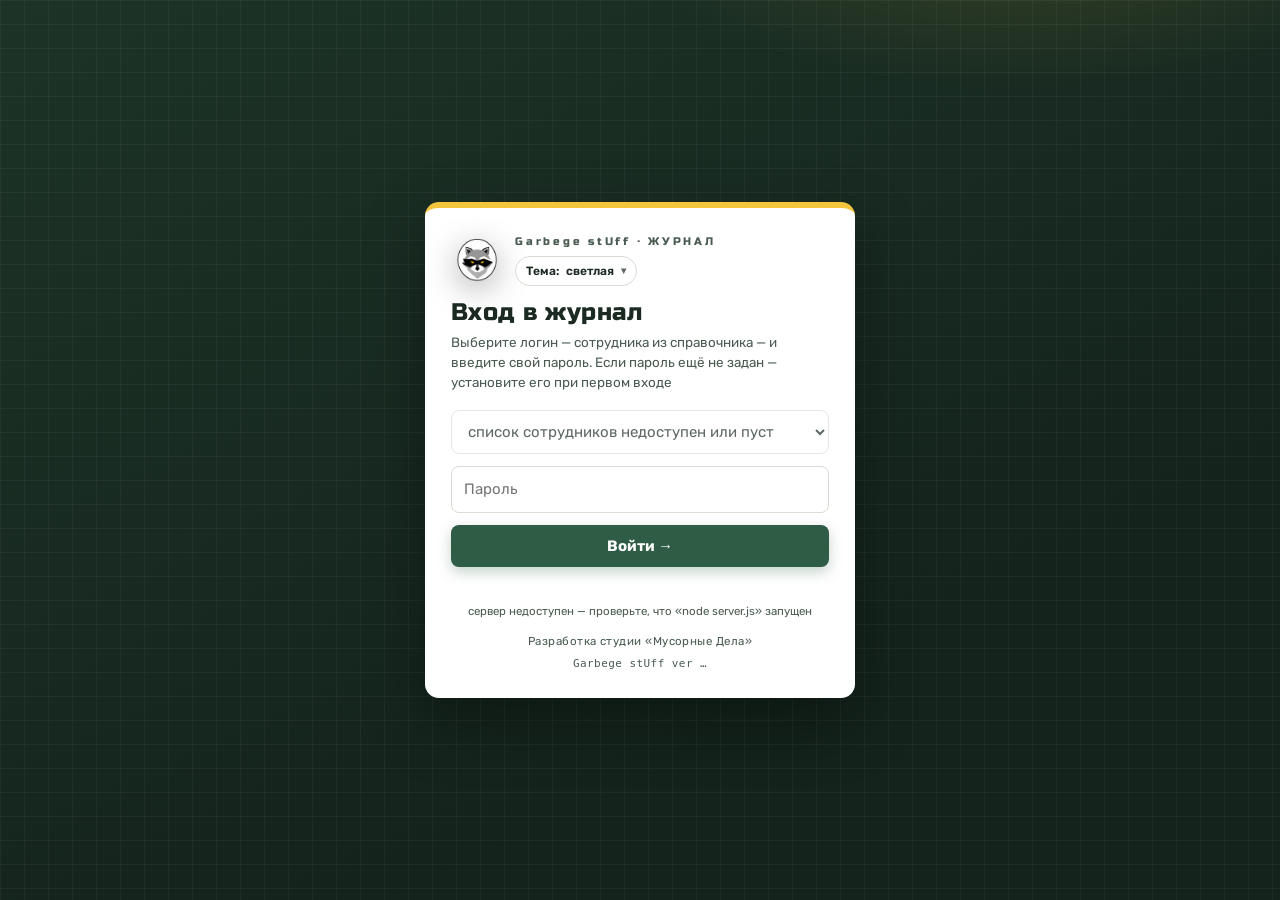
==== commit be9db6fd: "New version. New functions" ====
--- a/public/index.html
+++ b/public/index.html
@@ -3,7 +3,7 @@
 <head>
 <meta charset="UTF-8">
 <meta name="viewport" content="width=device-width, initial-scale=1">
-<title>Stufftime — Журнал</title>
+<title>Garbege stUff — Журнал</title>
 <link rel="icon" href="logo.png">
 <link rel="preconnect" href="https://fonts.googleapis.com">
 <link rel="preconnect" href="https://fonts.gstatic.com" crossorigin>
@@ -20,14 +20,21 @@
 <div id="loginView">
   <div class="login-card">
     <div class="login-top">
-      <img class="login-logo" src="logo.png" alt="Логотип Stufftime">
+      <img class="login-logo" src="logo.png" alt="Логотип Garbege stUff">
       <div class="login-top-text">
-        <div class="login-brand">STUFFTIME · ЖУРНАЛ</div>
-        <label class="theme-label">Тема: <select class="theme-sel" title="Тема интерфейса: светлая / серая / тёмная">
-          <option value="light">светлая</option>
-          <option value="gray">серая</option>
-          <option value="dark">тёмная</option>
-        </select></label>
+        <div class="login-brand">Garbege stUff · ЖУРНАЛ</div>
+        <div class="theme-dd">
+          <button class="theme-dd-btn" type="button" title="Тема интерфейса: светлая / серая / тёмная" aria-haspopup="listbox" aria-expanded="false">
+            <span class="theme-dd-label">Тема:</span>
+            <span class="theme-dd-value">светлая</span>
+            <span class="theme-dd-caret" aria-hidden="true">▾</span>
+          </button>
+          <ul class="theme-dd-list" role="listbox" aria-label="Тема интерфейса" hidden>
+            <li role="option" data-theme-choice="light">светлая</li>
+            <li role="option" data-theme-choice="gray">серая</li>
+            <li role="option" data-theme-choice="dark">тёмная</li>
+          </ul>
+        </div>
       </div>
     </div>
     <h1 class="login-title">Вход в журнал</h1>
@@ -43,6 +50,7 @@
     <div class="login-err" id="loginErr"></div>
     <div class="login-net" id="loginNet">подключение к серверу…</div>
     <div class="login-credit">Разработка студии «Мусорные Дела»</div>
+    <div class="app-version">Garbege stUff ver <span data-ver>…</span></div>
   </div>
 </div>
 
@@ -50,15 +58,15 @@
 <header class="cover">
   <div class="cover-inner">
     <div class="cover-left">
-      <img class="logo" src="logo.png" alt="Логотип Stufftime">
+      <img class="logo" src="logo.png" alt="Логотип Garbege stUff">
       <div class="cover-text">
-        <div class="cover-kicker">производственный журнал · рег. № 001</div>
+        <div class="cover-kicker">Производственный журнал · рег. № <span data-regver>…</span></div>
         <h1>ЖУРНАЛ</h1>
-        <div class="cover-sub">Stufftime · задачи сотрудников по датам и часам</div>
+        <div class="cover-sub">Garbege stUff · задачи сотрудников по датам и часам</div>
       </div>
     </div>
     <div class="stamp" title="система в работе">
-      <span class="stamp-line">СТУФТТАЙМ</span>
+      <span class="stamp-line">Garbege stUff</span>
       <span class="stamp-line stamp-big">ПРИНЯТО К УЧЁТУ</span>
       <span class="stamp-line" id="stampDate">—</span>
     </div>
@@ -67,11 +75,18 @@
       <div class="clock-date" id="clockDate">—</div>
       <div class="chip" role="status"><span class="dot" id="netDot"></span><span id="netText">подключение…</span></div>
       <div class="userbar"><img id="meAvatar" class="me-avatar" alt="" hidden><span class="me">вход: <b id="meName">—</b></span><button class="btn-logout" id="logoutBtn" type="button">Выйти</button></div>
-      <label class="theme-label">Тема: <select id="themeSel" class="theme-sel" title="Тема интерфейса: светлая / серая / тёмная">
-        <option value="light">светлая</option>
-        <option value="gray">серая</option>
-        <option value="dark">тёмная</option>
-      </select></label>
+      <div class="theme-dd">
+        <button class="theme-dd-btn" type="button" title="Тема интерфейса: светлая / серая / тёмная" aria-haspopup="listbox" aria-expanded="false">
+          <span class="theme-dd-label">Тема:</span>
+          <span class="theme-dd-value">светлая</span>
+          <span class="theme-dd-caret" aria-hidden="true">▾</span>
+        </button>
+        <ul class="theme-dd-list" role="listbox" aria-label="Тема интерфейса" hidden>
+          <li role="option" data-theme-choice="light">светлая</li>
+          <li role="option" data-theme-choice="gray">серая</li>
+          <li role="option" data-theme-choice="dark">тёмная</li>
+        </ul>
+      </div>
     </div>
   </div>
 </header>
@@ -80,10 +95,12 @@
 
 <div class="app-shell">
   <nav class="sidebar" id="sidebar" hidden aria-label="Разделы (администратор)">
-    <div class="sidebar-brand">STUFFTIME</div>
+    <div class="sidebar-brand">Garbege stUff</div>
     <button class="side-btn active" type="button" data-page="tasks"><span class="side-ico" aria-hidden="true">🗒</span><span>Задачи</span></button>
     <button class="side-btn" type="button" data-page="employees"><span class="side-ico" aria-hidden="true">👥</span><span>Сотрудники</span></button>
     <button class="side-btn" type="button" data-page="projects"><span class="side-ico" aria-hidden="true">📁</span><span>Проекты</span></button>
+    <button class="side-btn" type="button" data-page="reports"><span class="side-ico" aria-hidden="true">📊</span><span>Отчёты</span></button>
+    <button class="side-btn" type="button" data-page="settings"><span class="side-ico" aria-hidden="true">⚙️</span><span>Настройка</span></button>
     <div class="sidebar-foot">
       <span class="sb-user"><img id="sbAvatar" class="me-avatar" alt="" hidden><b id="sbName">—</b></span>
       <span class="sb-role" id="sbRole">—</span>
@@ -100,7 +117,6 @@
           <div class="filters">
             <input id="fText" placeholder="поиск: задача, комментарий…" autocomplete="off">
             <select id="fEmp" title="Фильтр по сотруднику"><option value="">все сотрудники</option></select>
-            <label class="onlymine" title="Показывать только записи текущего пользователя"><input type="checkbox" id="fMine"> только мои</label>
           </div>
         </div>
         <div class="week-nav" role="group" aria-label="Навигация по неделям">
@@ -125,7 +141,10 @@
         </div>
         <div class="ledger-foot">
           <span id="rowsInfo"></span>
-          <button class="btn btn-add" id="addBtn">+ Добавить строку</button>
+          <div class="foot-btns">
+            <button class="btn btn-print" id="printBtn" type="button" title="Сохранить таблицу записей выбранной недели в temporary/raport.csv">🖨️ Печать</button>
+            <button class="btn btn-add" id="addBtn">+ Добавить строку</button>
+          </div>
         </div>
       </section>
     </section>
@@ -181,8 +200,38 @@
       </section>
     </section>
 
+    <section id="pageReports" class="page" hidden>
+      <section class="panel" aria-label="Отчёты">
+        <div class="panel-head">
+          <h2>Отчёты</h2>
+          <span class="panel-note">график строится библиотекой <b>plotly.js</b> — файл библиотеки в составе проекта (<code>public/vendor/plotly.min.js</code>), внешних зависимостей нет</span>
+        </div>
+        <p class="report-note">Примеры столбчатых диаграмм на данных журнала за текущую неделю (понедельник — воскресенье). Наведите курсор на столбец — появится точное значение.</p>
+        <div class="report-card">
+          <h3>Часы по дням недели</h3>
+          <div id="chartWeek" class="plotly-box" role="img" aria-label="Столбчатая диаграмма: часы по дням недели"></div>
+        </div>
+        <div class="report-card">
+          <h3>Часы по сотрудникам</h3>
+          <div id="chartEmps" class="plotly-box" role="img" aria-label="Столбчатая диаграмма: часы по сотрудникам"></div>
+        </div>
+      </section>
+    </section>
+
+    <section id="pageSettings" class="page" hidden>
+      <section class="panel" aria-label="Настройка приложения">
+        <div class="panel-head">
+          <h2>Настройка приложения</h2>
+          <span class="panel-note">страница настроек: выводится файл заглушки <code>public/placeholder.html</code></span>
+        </div>
+        <div class="settings-frame">
+          <iframe id="settingsFrame" src="placeholder.html" title="Файл заглушки: «Функционал в разработке»" loading="lazy"></iframe>
+        </div>
+      </section>
+    </section>
+
     <footer>
-      <div><b>Архитектура.</b> Браузер (HTML + JS, fetch) общается с сервером по REST API; данные — на сервере: журнал и сессии в <code>data/stufftime.json</code>, справочник сотрудников — в <code>data/employees.json</code>, проекты — в <code>data/projects.json</code>, готовые аватарки — в <code>public/avatars</code>. Один сервер — сколько угодно клиентов: откройте <code>http://&lt;IP-сервера&gt;:8080</code> с любой машины в сети. Записи хранят «фотографию» имени сотрудника, поэтому история не теряется даже при удалении человека из справочника.</div>
+      <div><b>Архитектура.</b> Браузер (HTML + JS, fetch) общается с сервером по REST API; данные — на сервере: журнал и сессии в <code>data/database.json</code>, справочник сотрудников — в <code>data/employees.json</code>, проекты — в <code>data/projects.json</code>, готовые аватарки — в <code>public/avatars</code>. Один сервер — сколько угодно клиентов: откройте <code>http://&lt;IP-сервера&gt;:8080</code> с любой машины в сети. Записи хранят «фотографию» имени сотрудника, поэтому история не теряется даже при удалении человека из справочника.</div>
       <ul class="api-ref">
         <li><span class="m get">GET</span> /api/employees — справочник сотрудников</li>
         <li><span class="m get">GET</span> /api/avatars — готовые аватарки (public/avatars)</li>
@@ -194,12 +243,15 @@
         <li><span class="m put">PUT</span> /api/projects/:id — отредактировать проект</li>
         <li><span class="m del">DEL</span> /api/projects/:id — удалить проект</li>
         <li><span class="m get">GET</span> /api/entries — записи журнала</li>
-        <li><span class="m post">POST</span> /api/entries — новая запись</li>
-        <li><span class="m put">PUT</span> /api/entries/:id — корректировка</li>
-        <li><span class="m del">DEL</span> /api/entries/:id — удалить запись</li>
+        <li><span class="m post">POST</span> /api/entries — новая запись (архивная дата — только администратор)</li>
+        <li><span class="m put">PUT</span> /api/entries/:id — корректировка (архивные записи — только администратор)</li>
+        <li><span class="m del">DEL</span> /api/entries/:id — удалить запись (архивные — только администратор)</li>
+        <li><span class="m post">POST</span> /api/print — печать: неделя → temporary/raport.csv</li>
         <li><span class="m get">GET</span> /api/stats — сводка · /api/health — статус</li>
+        <li><span class="m get">GET</span> /api/setup — настройки приложения (data/setup.json, версия)</li>
       </ul>
       <div class="credit">Разработка студии «Мусорные Дела»</div>
+      <div class="app-version">Garbege stUff ver <span data-ver>…</span></div>
     </footer>
   </main>
 </div>
@@ -225,6 +277,12 @@
 const fmtH = x => String(Math.round(x * 100) / 100).replace('.', ',');
 const isoLocalDate = d => { const p = n => String(n).padStart(2,'0'); return `${d.getFullYear()}-${p(d.getMonth()+1)}-${p(d.getDate())}`; };
 const todayISO = () => isoLocalDate(new Date());
+const plural = (n, one, few, many) => {
+  const m10 = n % 10, m100 = n % 100;
+  if (m10 === 1 && m100 !== 11) return one;
+  if (m10 >= 2 && m10 <= 4 && (m100 < 12 || m100 > 14)) return few;
+  return many;
+};
 
 async function api(path, opts = {}) {
   let res;
@@ -253,6 +311,13 @@
 let employees = [], entries = [], stats = null, projects = [];
 let me = null;                 // текущий пользователь (после входа)
 const isAdmin = () => !!(me && me.accessRole === 'admin');
+let archiveDay = 8;            // archive_day из data/setup.json — архив записей
+function archiveCutoffISO() {  // дата, на archiveDay и более дней раньше текущей (и всё, что раньше) — в архиве
+  const n = Number(archiveDay);
+  if (!Number.isFinite(n) || n < 0) return todayISO();
+  return isoLocalDate(new Date(Date.now() - n * 86400000));
+}
+const isArchived = date => String(date || '') <= archiveCutoffISO();
 let draft = null;          // новая строка, ещё не сохранённая
 let editingId = null;      // id записи, которую правят
 let empEditingId = null;   // id сотрудника, которого правят
@@ -260,7 +325,7 @@
 let projDraftNum = null;   // превью номера для новой строки (финальный номер присваивает сервер)
 let projEditingId = null;  // id проекта, который правят
 let taskDrop = null;       // открытый выпадающий список задач (выбор из справочника «Проекты»)
-const filters = { q: '', emp: '', mine: false };
+const filters = { q: '', emp: '' };
 let weekOffset = 0; // 0 — текущая неделя; −1, −2, … — прошедшие (будущие недели не открываются)
 
 /* ---------- рендер журнала ---------- */
@@ -340,15 +405,19 @@
     </tr>`;
   }
   const role = (employees.find(e => e.id === v.employeeId) || {}).role || '';
-  return `<tr class="row d${dateColor(v.date)}" data-id="${v.id}">
-    <td class="c-date">${fmtDate(v.date)}</td>
+  /* Архив: запись с датой, на archive_day и более дней раньше текущей,
+     — для всех, кроме администратора, редактирование (✎) и удаление (✕) недоступны */
+  const locked = !isAdmin() && isArchived(v.date);
+  const lockTitle = `Архив: дата ${fmtDate(v.date)} — на ${archiveDay} и более дней раньше текущей. Редактировать и удалять может только администратор`;
+  return `<tr class="row${locked ? ' row-arch' : ''} d${dateColor(v.date)}" data-id="${v.id}">
+    <td class="c-date">${fmtDate(v.date)}${locked ? ` <span class="arch-lock" title="${lockTitle}">🔒</span>` : ''}</td>
     <td>${esc(v.employeeName)}${role ? `<span class="emp-role-tag">${esc(role)}</span>` : ''}</td>
     <td>${esc(v.task)}</td>
     <td><span class="hours">${fmtH(v.hours)} ч</span></td>
     <td class="com">${esc(v.comment) || '—'}</td>
     <td class="ops">
-      <button class="op" data-op="edit" data-id="${v.id}" title="Исправить">✎</button>
-      <button class="op op-del" data-op="del" data-id="${v.id}" title="Удалить">✕</button>
+      <button class="op" data-op="edit" data-id="${v.id}" title="${locked ? lockTitle : 'Исправить'}"${locked ? ' disabled' : ''}>✎</button>
+      <button class="op op-del" data-op="del" data-id="${v.id}" title="${locked ? lockTitle : 'Удалить'}"${locked ? ' disabled' : ''}>✕</button>
     </td>
   </tr>`;
 }
@@ -377,7 +446,6 @@
   /* записи выбранной недели (даты в формате ГГГГ-ММ-ДД — работает строчное сравнение) */
   const inWeek = entries.filter(e => e.date >= wb.from && e.date <= wb.to);
   const list = inWeek.filter(e => {
-    if (filters.mine && me && e.employeeId !== me.id) return false;
     if (filters.emp && e.employeeId !== filters.emp) return false;
     if (q && !(e.task + ' ' + e.employeeName + ' ' + (e.comment || '')).toLowerCase().includes(q)) return false;
     return true;
@@ -475,9 +543,24 @@
   if (draft && !employees.some(x => x.id === draft.employeeId))
     draft.employeeId = employees[0] ? employees[0].id : '';
   renderAll();
+  /* если открыт раздел «Отчёты» — обновить диаграммы свежими данными */
+  const rep = document.getElementById('pageReports');
+  if (rep && !rep.hidden && isAdmin()) renderReports();
 }
 
 /* ---------- события: журнал ---------- */
+/* Печать: таблица «Задачи» за выбранную неделю сохраняется сервером в temporary/raport.csv */
+$('#printBtn').addEventListener('click', async () => {
+  const btn = $('#printBtn');
+  btn.disabled = true;
+  try {
+    const r = await api('/api/print', { method: 'POST', body: { weekOffset } });
+    toast(`Печать: ${r.rows} ${plural(r.rows, 'запись', 'записи', 'записей')} за ${fmtDate(r.from)} — ${fmtDate(r.to)} → temporary/raport.csv`, 'ok');
+  } catch (e) {
+    toast(e.message, 'err');
+  } finally { btn.disabled = false; }
+});
+
 $('#addBtn').addEventListener('click', () => {
   if (!employees.length) { toast('Нет доступного сотрудника для записи', 'err'); return; }
   if (!projects.length && !draft) toast('Задача выбирается только из справочника «Проекты» — сначала внесите проект', 'err');
@@ -507,6 +590,16 @@
   if (!projectByName(v.task)) return toast('Задачу можно выбрать только из справочника «Проекты» — ручной ввод отключён', 'err');
   if (!(v.hours > 0)) return toast('Укажите количество часов (больше нуля)', 'err');
   if (v.hours > 24) return toast('Не более 24 часов за день', 'err');
+  /* Архив: запись с архивной датой (раньше на archive_day и более дней) —
+     добавлять и редактировать может только администратор */
+  if (!isAdmin() && isArchived(v.date))
+    return toast(`Архивная дата (${fmtDate(v.date)} — на ${archiveDay} и более дней раньше текущей) — так может сделать только администратор`, 'err');
+  /* Лимит: 24 часа в день на одного человека — проверяем оставшееся время за дату */
+  const usedH = entries
+    .filter(e => e.employeeId === v.employeeId && e.date === v.date && (!v.id || e.id !== v.id))
+    .reduce((a, e) => a + (Number(e.hours) || 0), 0);
+  const remainH = Math.round((24 - usedH) * 100) / 100;
+  if (v.hours > remainH + 1e-9) return toast(`Не более 24 часов за день на одного сотрудника: на ${fmtDate(v.date)} уже учтено ${fmtH(usedH)} ч, осталось ${fmtH(Math.max(remainH, 0))} ч`, 'err');
   try {
     const saved = await api(v.id ? '/api/entries/' + v.id : '/api/entries', { method: v.id ? 'PUT' : 'POST', body: v });
     const wasEdit = !!v.id;
@@ -529,6 +622,9 @@
   if (op === 'discard') { draft = null; renderRows(); return; }
   if (op === 'cancel') { editingId = null; renderRows(); return; }
   if (op === 'edit') {
+    const e = entries.find(x => x.id === btn.dataset.id);
+    if (!isAdmin() && e && isArchived(e.date))
+      return toast(`Запись в архиве (дата ${fmtDate(e.date)} — на ${archiveDay} и более дней раньше текущей) — редактировать может только администратор`, 'err');
     editingId = btn.dataset.id; renderRows();
     const t = document.querySelector(`#rows tr[data-id="${btn.dataset.id}"] [data-f=task]`);
     if (t) { t.focus(); t.select(); }
@@ -536,6 +632,9 @@
   }
   if (op === 'del') {
     const id = btn.dataset.id;
+    const e = entries.find(x => x.id === id);
+    if (!isAdmin() && e && isArchived(e.date))
+      return toast(`Запись в архиве (дата ${fmtDate(e.date)} — на ${archiveDay} и более дней раньше текущей) — удалять может только администратор`, 'err');
     if (!btn.classList.contains('armed')) {
       btn.classList.add('armed'); btn.textContent = 'точно?';
       btn._t = setTimeout(() => { btn.classList.remove('armed'); btn.textContent = '✕'; }, 2600);
@@ -807,6 +906,90 @@
   const b = tr.querySelector('[data-pop=save]'); if (b) b.click();
 });
 
+/* ---------- отчёты: столбчатые диаграммы (plotly.js, файл из состава проекта) ---------- */
+let plotlyLoading = null;
+function loadPlotly() {
+  if (window.Plotly) return Promise.resolve(window.Plotly);
+  if (plotlyLoading) return plotlyLoading;
+  plotlyLoading = new Promise((resolve, reject) => {
+    const s = document.createElement('script');
+    s.src = 'vendor/plotly.min.js'; /* локальный файл проекта — без CDN и npm */
+    s.async = true;
+    s.onload = () => {
+      if (window.Plotly) resolve(window.Plotly);
+      else { plotlyLoading = null; reject(new Error('plotly.js не загрузился (файл public/vendor/plotly.min.js отсутствует или повреждён)')); }
+    };
+    s.onerror = () => { plotlyLoading = null; reject(new Error('plotly.js не найден: public/vendor/plotly.min.js отсутствует')); };
+    document.head.appendChild(s);
+  });
+  return plotlyLoading;
+}
+
+/* палитра — из того же набора цветов, что и строки журнала */
+const PLOTLY_COLORS = ['#2e5c44', '#8a5a00', '#5b3a8e', '#a03a2c', '#1d5b8e', '#7a3b5e', '#3c7257', '#9a6b00'];
+const PLOTLY_CONFIG = { responsive: true, displayModeBar: false };
+function plotlyLayout(title, xTitle, yTitle) {
+  /* читаем цвет текста из текущей темы интерфейса — диаграмма подстраивается под светлую/серую/тёмную */
+  let ink = '#1c2b22';
+  try { ink = (getComputedStyle(document.documentElement).getPropertyValue('--ink') || '').trim() || ink; } catch {}
+  return {
+    title: { text: title, font: { family: 'Rubik, sans-serif', size: 15, color: ink } },
+    font: { family: 'Rubik, sans-serif', size: 13, color: ink },
+    paper_bgcolor: 'rgba(0,0,0,0)', plot_bgcolor: 'rgba(0,0,0,0)',
+    margin: { t: 54, l: 64, r: 28, b: 52 },
+    xaxis: { title: { text: xTitle || '' }, gridcolor: 'rgba(128,128,128,.16)' },
+    yaxis: { title: { text: yTitle || '' }, gridcolor: 'rgba(128,128,128,.16)', zeroline: false },
+    bargap: 0.35,
+    showlegend: false,
+  };
+}
+
+function reportsError(html) {
+  for (const id of ['chartWeek', 'chartEmps']) {
+    const box = document.getElementById(id);
+    if (box) box.innerHTML = `<div class="report-err">⚠ ${html}</div>`;
+  }
+}
+
+async function renderReports() {
+  if (!isAdmin()) return; /* раздел «Отчёты» — только для администратора */
+  try {
+    const Plotly = await loadPlotly();
+    /* данные — за текущую неделю (понедельник — воскресенье), из журнала */
+    const wb = weekBounds(0);
+    const inWeek = entries.filter(e => e.date >= wb.from && e.date <= wb.to);
+    const total = inWeek.reduce((a, e) => a + (e.hours || 0), 0);
+    /* 1) часы по дням недели */
+    const dayNames = ['Пн', 'Вт', 'Ср', 'Чт', 'Пт', 'Сб', 'Вс'];
+    const dayHours = [];
+    for (let i = 0; i < 7; i++) {
+      const d = new Date(wb.from + 'T00:00:00');
+      d.setDate(d.getDate() + i);
+      const iso = isoLocalDate(d);
+      dayHours.push(Math.round(inWeek.filter(e => e.date === iso).reduce((a, e) => a + (e.hours || 0), 0) * 100) / 100);
+    }
+    Plotly.react('chartWeek', [{
+      x: dayNames, y: dayHours, type: 'bar',
+      marker: { color: PLOTLY_COLORS, line: { width: 0 } },
+      text: dayHours.map(h => h ? h + ' ч' : ''), textposition: 'outside',
+    }], plotlyLayout(`Неделя ${fmtDate(wb.from)} — ${fmtDate(wb.to)} · итого ${fmtH(total)} ч`, 'день недели', 'часы'), PLOTLY_CONFIG);
+    /* 2) часы по сотрудникам */
+    const byEmp = new Map();
+    for (const e of inWeek) byEmp.set(e.employeeName, (byEmp.get(e.employeeName) || 0) + (e.hours || 0));
+    const empNames = [...byEmp.keys()].sort((a, b) => a.localeCompare(b, 'ru'));
+    const empHours = empNames.map(n => Math.round(byEmp.get(n) * 100) / 100);
+    Plotly.react('chartEmps', [{
+      x: empNames.length ? empHours : [0],
+      y: empNames.length ? empNames : ['—'],
+      type: 'bar', orientation: 'h',
+      marker: { color: PLOTLY_COLORS.slice(0, Math.max(empNames.length, 1)), line: { width: 0 } },
+      text: empHours.length ? empHours.map(h => h + ' ч') : ['нет записей за неделю'], textposition: 'outside',
+    }], plotlyLayout(`Сотрудников: ${empNames.length} · итого ${fmtH(total)} ч`, 'часы', 'сотрудник'), PLOTLY_CONFIG);
+  } catch (e) {
+    reportsError(esc(e.message) + '. Выполните: <code>node tools/fetch-plotly.js</code> (или перезапустите сервер при доступном интернете — файл скачается автоматически).');
+  }
+}
+
 /* ---------- часы и статус сервера ---------- */
 function tick() {
   const now = new Date();
@@ -828,18 +1011,76 @@
 }
 setInterval(checkHealth, 10000); checkHealth();
 
-/* ---------- тема интерфейса: светлая / серая / тёмная ---------- */
+/* ---------- версия приложения и настройки — из файла data/setup.json:
+   version (выводится внизу страницы) и archive_day (архив записей) ---------- */
+async function loadSetupVersion() {
+  let v = null, ad = null;
+  try {
+    const r = await api('/api/setup');
+    if (r && r.version !== undefined && r.version !== null && String(r.version) !== '') v = String(r.version);
+    const n = Number(r && r.archive_day);
+    if (r && r.archive_day !== undefined && r.archive_day !== null && Number.isFinite(n) && n >= 0) ad = n;
+  } catch { /* сервер недоступен — используем значения по умолчанию */ }
+  if (ad !== null) archiveDay = ad;
+  /* версия: внизу страницы и в шапке («Производственный журнал · рег. № …») */
+  document.querySelectorAll('[data-ver], [data-regver]').forEach(el => { el.textContent = v || '…'; });
+}
+
+/* ---------- тема интерфейса: светлая / серая / тёмная ----------
+   Выбор темы — свой выпадающий список (а не нативный <select>): браузер
+   рисует список опций системными цветами, из-за чего в выпадающем списке
+   получался светлый текст на светлом фоне. Наш список рисуется палитрой
+   текущей темы (фон --panel, текст --ink) — читаем во всех темах. */
 const THEME_KEY = 'stufftime_theme';
+const THEME_NAMES = { light: 'светлая', gray: 'серая', dark: 'тёмная' };
 function currentTheme() {
   try { return document.documentElement.getAttribute('data-theme') || 'light'; } catch { return 'light'; }
 }
+function syncThemeUI(t) {
+  document.querySelectorAll('.theme-dd').forEach(dd => {
+    const v = dd.querySelector('.theme-dd-value');
+    if (v) v.textContent = THEME_NAMES[t] || t;
+    dd.querySelectorAll('.theme-dd-list li').forEach(li => li.classList.toggle('cur', li.dataset.themeChoice === t));
+  });
+}
 function applyTheme(t) {
+  if (!THEME_NAMES[t]) t = 'light';
   if (t === 'light') document.documentElement.removeAttribute('data-theme');
   else document.documentElement.setAttribute('data-theme', t);
   try { localStorage.setItem(THEME_KEY, t); } catch {}
-  document.querySelectorAll('.theme-sel').forEach(s => { if (s.value !== t) s.value = t; });
-}
-document.querySelectorAll('.theme-sel').forEach(s => s.addEventListener('change', e => applyTheme(e.target.value)));
+  syncThemeUI(t);
+  /* если открыт раздел «Отчёты» — перерисовать диаграммы под новую тему */
+  const rep = document.getElementById('pageReports');
+  if (rep && !rep.hidden && isAdmin()) renderReports();
+}
+function closeThemeDD(except) {
+  document.querySelectorAll('.theme-dd.open').forEach(dd => {
+    if (dd === except) return;
+    dd.classList.remove('open');
+    const l = dd.querySelector('.theme-dd-list'); if (l) l.hidden = true;
+    const b = dd.querySelector('.theme-dd-btn'); if (b) b.setAttribute('aria-expanded', 'false');
+  });
+}
+document.querySelectorAll('.theme-dd').forEach(dd => {
+  const btn = dd.querySelector('.theme-dd-btn');
+  const list = dd.querySelector('.theme-dd-list');
+  if (!btn || !list) return;
+  btn.addEventListener('click', () => {
+    const open = !dd.classList.contains('open');
+    closeThemeDD();
+    dd.classList.toggle('open', open);
+    list.hidden = !open;
+    btn.setAttribute('aria-expanded', String(open));
+  });
+  list.querySelectorAll('li').forEach(li => li.addEventListener('click', () => {
+    applyTheme(li.dataset.themeChoice);
+    closeThemeDD();
+  }));
+});
+document.addEventListener('click', ev => {
+  if (!(ev.target.closest && ev.target.closest('.theme-dd'))) closeThemeDD();
+});
+document.addEventListener('keydown', ev => { if (ev.key === 'Escape') closeThemeDD(); });
 applyTheme(currentTheme());
 
 /* ---------- тосты ---------- */
@@ -866,16 +1107,10 @@
   const adm = isAdmin();
   /* боковая панель и раздел «Сотрудники» — только для администратора */
   const sidebar = $('#sidebar'); if (sidebar) sidebar.hidden = !adm;
-  const onlymine = document.querySelector('.onlymine');
-  if (onlymine) onlymine.style.display = adm ? '' : 'none';
-  if (!adm) {
-    filters.mine = false;
-    const fm = $('#fMine'); if (fm) fm.checked = false;
-    setPage('tasks');
-  }
+  if (!adm) setPage('tasks');
 }
 /* ---------- навигация: боковая панель (администратор) ---------- */
-const PAGE_IDS = { tasks: 'pageTasks', employees: 'pageEmployees', projects: 'pageProjects' };
+const PAGE_IDS = { tasks: 'pageTasks', employees: 'pageEmployees', projects: 'pageProjects', reports: 'pageReports', settings: 'pageSettings' };
 const PAGE_KEY = 'stufftime_page';
 let currentPage = 'tasks';
 function setPage(p) {
@@ -888,6 +1123,7 @@
     if (el) el.hidden = key !== p;
   }
   document.querySelectorAll('.side-btn').forEach(b => b.classList.toggle('active', b.dataset.page === p));
+  if (p === 'reports') renderReports(); /* отрисовать диаграммы при входе в раздел */
 }
 document.querySelectorAll('.side-btn').forEach(b => b.addEventListener('click', () => setPage(b.dataset.page)));
 function savedPage() {
@@ -975,18 +1211,15 @@
   draft = null; editingId = null; empEditingId = null;
   weekOffset = 0; /* следующий вход — с текущей недели */
   projDraft = null; projDraftNum = null; projEditingId = null; closeTaskDrop();
-  filters.mine = false; const fm = $('#fMine'); if (fm) fm.checked = false;
   showLogin();
   toast('Вы вышли из системы', 'ok');
 });
-
-/* ---------- «только мои записи» ---------- */
-$('#fMine').addEventListener('change', e => { filters.mine = e.target.checked; renderRows(); });
 
 /* ---------- старт: продолжить сессию или показать вход ---------- */
 (async function init() {
   checkHealth();
   loadAvatars();
+  loadSetupVersion();
   if (getToken()) {
     try {
       const r = await api('/api/whoami');
--- a/public/style.css
+++ b/public/style.css
@@ -1,10 +1,10 @@
-/*  STUFFTIME — стили интерфейса (вынесены из index.html в отдельный файл)
+/*  Garbege stUff — стили интерфейса (вынесены из index.html в отдельный файл)
 
     Темы оформления:
       · светлая (по умолчанию) — <html> без атрибута data-theme
       · серая  — <html data-theme="gray">
       · тёмная — <html data-theme="dark">
-    Выбор темы — в шапке и на экране входа (select.theme-sel);
+    Выбор темы — в шапке и на экране входа (свой выпадающий список .theme-dd);
     значение запоминается в localStorage (ключ stufftime_theme).
 */
 
@@ -109,10 +109,12 @@
 [hidden]{display:none!important}
 
 /* ── логотип и шапка (обложка) ── */
-.cover{position:relative;z-index:1;color:#fff;
+.cover{position:relative;z-index:5;color:#fff;
   background:radial-gradient(700px 260px at 85% -40%,rgba(242,197,61,.16),transparent 60%),
              linear-gradient(155deg,#1d3327,#14231c 72%);
   border-bottom:6px solid var(--mark)}
+/* z-index выше, чем у контента (.app-shell — z-index:1): открытое меню выбора темы
+   раскрывается вниз и должно перекрывать контент под шапкой */
 .cover::after{content:'';position:absolute;inset:0;pointer-events:none;
   background-image:linear-gradient(rgba(255,255,255,.045) 1px,transparent 1px),
                    linear-gradient(90deg,rgba(255,255,255,.045) 1px,transparent 1px);
@@ -142,17 +144,29 @@
 .dot.bad{background:#f87171}
 @keyframes ping{0%{box-shadow:0 0 0 0 rgba(74,222,128,.5)}70%{box-shadow:0 0 0 7px rgba(74,222,128,0)}100%{box-shadow:0 0 0 0 rgba(74,222,128,0)}}
 
-/* ── переключатель темы ── */
-.theme-label{display:inline-flex;align-items:center;gap:8px;font-size:12px;font-weight:500;color:var(--ink-soft)}
-.theme-sel{font:inherit;font-size:12px;font-weight:600;padding:5px 8px;border-radius:999px;
-  border:1px solid var(--line);background:var(--field);color:var(--ink);cursor:pointer;transition:.15s}
-.theme-sel:hover{border-color:var(--pine)}
-.theme-sel:focus{outline:none;border-color:var(--mark);box-shadow:0 0 0 3px rgba(46,92,68,.15)}
-/* в шапке (тёмная обложка) — вариант под обложку */
-.cover .theme-label{color:#cfe0d6}
-.cover .theme-sel{border-color:rgba(255,255,255,.25);background:rgba(255,255,255,.08);color:#eaf2ec}
-.cover .theme-sel:hover{border-color:rgba(255,255,255,.5);background:rgba(255,255,255,.16)}
-.cover .theme-sel:focus{border-color:var(--mark);box-shadow:0 0 0 3px rgba(242,197,61,.25)}
+/* ── переключатель темы ──
+   Свой выпадающий список (не нативный <select>): браузер рисует список
+   опций системными цветами, из-за чего в выпадающем списке мог получаться
+   светлый текст на светлом фоне. Наш список рисуется палитрой текущей темы:
+   фон --panel, текст --ink, активный пункт --mark-soft — читаем во всех темах. */
+.theme-dd{position:relative;display:inline-flex;align-items:center;font-size:12px;font-weight:500;color:var(--ink-soft)}
+.theme-dd-btn{display:inline-flex;align-items:center;gap:7px;font:inherit;font-size:12px;font-weight:600;white-space:nowrap;
+  padding:5px 10px;border-radius:999px;border:1px solid var(--line);background:var(--field);color:var(--ink);cursor:pointer;transition:.15s}
+.theme-dd-btn:hover{border-color:var(--pine)}
+.theme-dd-btn:focus{outline:none;border-color:var(--mark);box-shadow:0 0 0 3px rgba(46,92,68,.15)}
+.theme-dd-caret{font-size:10px;opacity:.7}
+.theme-dd-list{position:absolute;top:calc(100% + 6px);right:0;z-index:60;min-width:140px;margin:0;padding:6px;list-style:none;
+  background:var(--panel);border:1px solid var(--line-strong);border-radius:10px;box-shadow:0 12px 28px rgba(28,43,34,.28)}
+.theme-dd-list li{padding:7px 12px;border-radius:7px;font-size:12.5px;font-weight:600;color:var(--ink);cursor:pointer;transition:background .12s}
+.theme-dd-list li:hover{background:var(--mark-soft)}
+.theme-dd-list li.cur{background:var(--mark-soft)}
+.theme-dd-list li.cur::before{content:'✓  '}
+/* в шапке (тёмная обложка) — кнопка полупрозрачная под обложку;
+   открытое меню всё равно рисуется палитрой текущей темы */
+.cover .theme-dd{color:#cfe0d6}
+.cover .theme-dd-btn{border-color:rgba(255,255,255,.25);background:rgba(255,255,255,.08);color:#eaf2ec}
+.cover .theme-dd-btn:hover{border-color:rgba(255,255,255,.5);background:rgba(255,255,255,.16)}
+.cover .theme-dd-btn:focus{border-color:var(--mark);box-shadow:0 0 0 3px rgba(242,197,61,.25)}
 
 #offline{display:none;position:relative;z-index:1;max-width:1140px;margin:14px auto 0;padding:12px 18px;background:var(--offline-bg);border:1.5px solid var(--offline-line);color:var(--offline-ink);border-radius:10px;font-weight:500;font-size:14px}
 #offline.show{display:block;animation:rise .3s both}
@@ -184,8 +198,6 @@
 .userbar .me b{color:#fff}
 .btn-logout{font:inherit;font-size:12px;font-weight:600;color:#fff;background:transparent;border:1.5px solid rgba(255,255,255,.3);border-radius:999px;padding:5px 12px;cursor:pointer;transition:.15s}
 .btn-logout:hover{background:rgba(255,255,255,.12);border-color:rgba(255,255,255,.5)}
-.onlymine{display:inline-flex;align-items:center;gap:6px;font-size:13px;color:var(--ink-soft);cursor:pointer;user-select:none;padding:7px 4px}
-.onlymine input{width:auto;accent-color:var(--pine)}
 .arole{display:block;margin-top:2px;font-size:11px}
 .arole-admin{color:var(--pine);font-weight:700}
 .arole-exec{color:var(--ink-soft);opacity:.75}
@@ -308,11 +320,21 @@
 .op-del:hover{border-color:var(--danger);color:var(--danger);background:var(--danger-soft)}
 .op.armed{background:var(--danger);border-color:var(--danger);color:#fff;width:auto;padding:0 10px;font-size:12px;font-weight:700}
 
+/* архивные записи (дата на archive_day и более дней раньше текущей):
+   для всех, кроме администратора, кнопки ✎/✕ неактивны, в строке — отметка 🔒 */
+.op[disabled]{opacity:.4;cursor:not-allowed}
+.op[disabled]:hover{border-color:var(--line);color:var(--ink-soft);background:var(--field);transform:none}
+.row-arch{opacity:.82}
+.arch-lock{font-size:11px;margin-left:5px;vertical-align:1px}
+
 .ledger-foot{display:flex;justify-content:space-between;align-items:center;gap:12px;margin-top:14px;flex-wrap:wrap}
 #rowsInfo{font-size:13px;color:var(--ink-soft)}
 .btn{font:inherit;font-weight:600;border:none;border-radius:8px;padding:10px 16px;cursor:pointer;transition:.15s;color:var(--ink)}
 .btn:active{transform:translateY(1px)}
 .btn:disabled{opacity:.6;cursor:wait}
+.foot-btns{display:flex;gap:8px;flex-wrap:wrap}
+.btn-print{background:var(--panel-soft);border:1.5px solid var(--line);color:var(--ink)}
+.btn-print:hover{border-color:var(--pine);color:var(--pine);transform:translateY(-1px)}
 .btn-add{background:var(--pine);color:#fff;box-shadow:0 5px 14px rgba(46,92,68,.28);font-weight:700}
 .btn-add:hover{background:var(--pine-dark);transform:translateY(-1px)}
 
@@ -368,6 +390,14 @@
 .task-name{min-width:0;white-space:nowrap;overflow:hidden;text-overflow:ellipsis}
 .task-none{padding:10px 11px;font-size:13px;color:var(--ink-soft)}
 
+/* ── страница «Отчёты» (plotly.js) ── */
+.report-note{font-size:13.5px;color:var(--ink-soft);margin-bottom:14px}
+.report-card{border:1.5px solid var(--line);border-radius:10px;background:var(--panel-soft);padding:14px;margin-bottom:16px}
+.report-card:last-child{margin-bottom:0}
+.report-card h3{font-family:var(--display);font-size:12.5px;letter-spacing:.08em;text-transform:uppercase;font-weight:400;color:var(--ink);margin-bottom:8px}
+.plotly-box{width:100%;min-height:340px}
+.report-err{color:var(--danger);background:var(--danger-soft);border:1.5px dashed var(--danger);border-radius:10px;padding:18px;font-size:14px;line-height:1.6}
+
 /* ── подвал ── */
 footer{display:grid;grid-template-columns:1fr 1fr;gap:18px;font-size:12.5px;color:var(--ink-soft);border-top:1px solid var(--line);padding-top:16px}
 @media(max-width:820px){footer{grid-template-columns:1fr}}
@@ -381,6 +411,22 @@
 .credit{grid-column:1/-1;text-align:center;font-size:13px;font-weight:700;color:var(--ink);letter-spacing:.03em;padding-top:14px;border-top:1px dashed var(--line)}
 .login-credit{margin-top:12px;text-align:center;font-size:11.5px;color:var(--ink-soft);letter-spacing:.04em}
 
+/* версия приложения внизу страницы: «Garbege stUff ver …» (version — из data/setup.json) */
+.app-version{text-align:center;font-family:var(--mono);font-size:12px;color:var(--ink-soft);letter-spacing:.04em}
+footer .app-version{grid-column:1/-1;padding-top:10px;border-top:1px dashed var(--line)}
+.login-card .app-version{margin-top:6px;font-size:11px}
+
+/* ── заглушка (public/placeholder.html): баннер «Функционал в разработке» ── */
+.placeholder-page{position:relative;z-index:1;min-height:100vh;display:flex;align-items:center;justify-content:center;padding:32px 20px}
+.placeholder-card{width:100%;max-width:560px;display:flex;flex-direction:column;align-items:center;gap:16px;text-align:center;padding:42px 30px;border-style:dashed}
+.placeholder-logo{width:64px;height:64px;object-fit:contain;filter:drop-shadow(0 8px 16px rgba(0,0,0,.25))}
+.dev-banner{width:100%;font-family:var(--display);font-size:clamp(16px,2.8vw,24px);letter-spacing:.12em;text-transform:uppercase;color:#fff;background:var(--pine);padding:16px 18px;border-radius:10px;box-shadow:0 10px 24px rgba(46,92,68,.3)}
+.placeholder-note{color:var(--ink-soft);font-size:14px;max-width:460px}
+
+/* ── страница «Настройка приложения»: файл заглушки выводится в iframe ── */
+.settings-frame{border:1.5px solid var(--line);border-radius:10px;overflow:hidden;background:var(--paper)}
+.settings-frame iframe{display:block;width:100%;min-height:520px;border:none}
+
 /* ── тосты ── */
 #toasts{position:fixed;bottom:20px;right:20px;display:flex;flex-direction:column;gap:8px;z-index:60}
 .toast{background:var(--toast-bg);color:var(--toast-ink);padding:12px 16px;border-radius:10px;font-size:14px;font-weight:500;box-shadow:0 12px 30px rgba(28,43,34,.35);animation:slideIn .25s both;border-left:4px solid var(--mark);max-width:340px}
